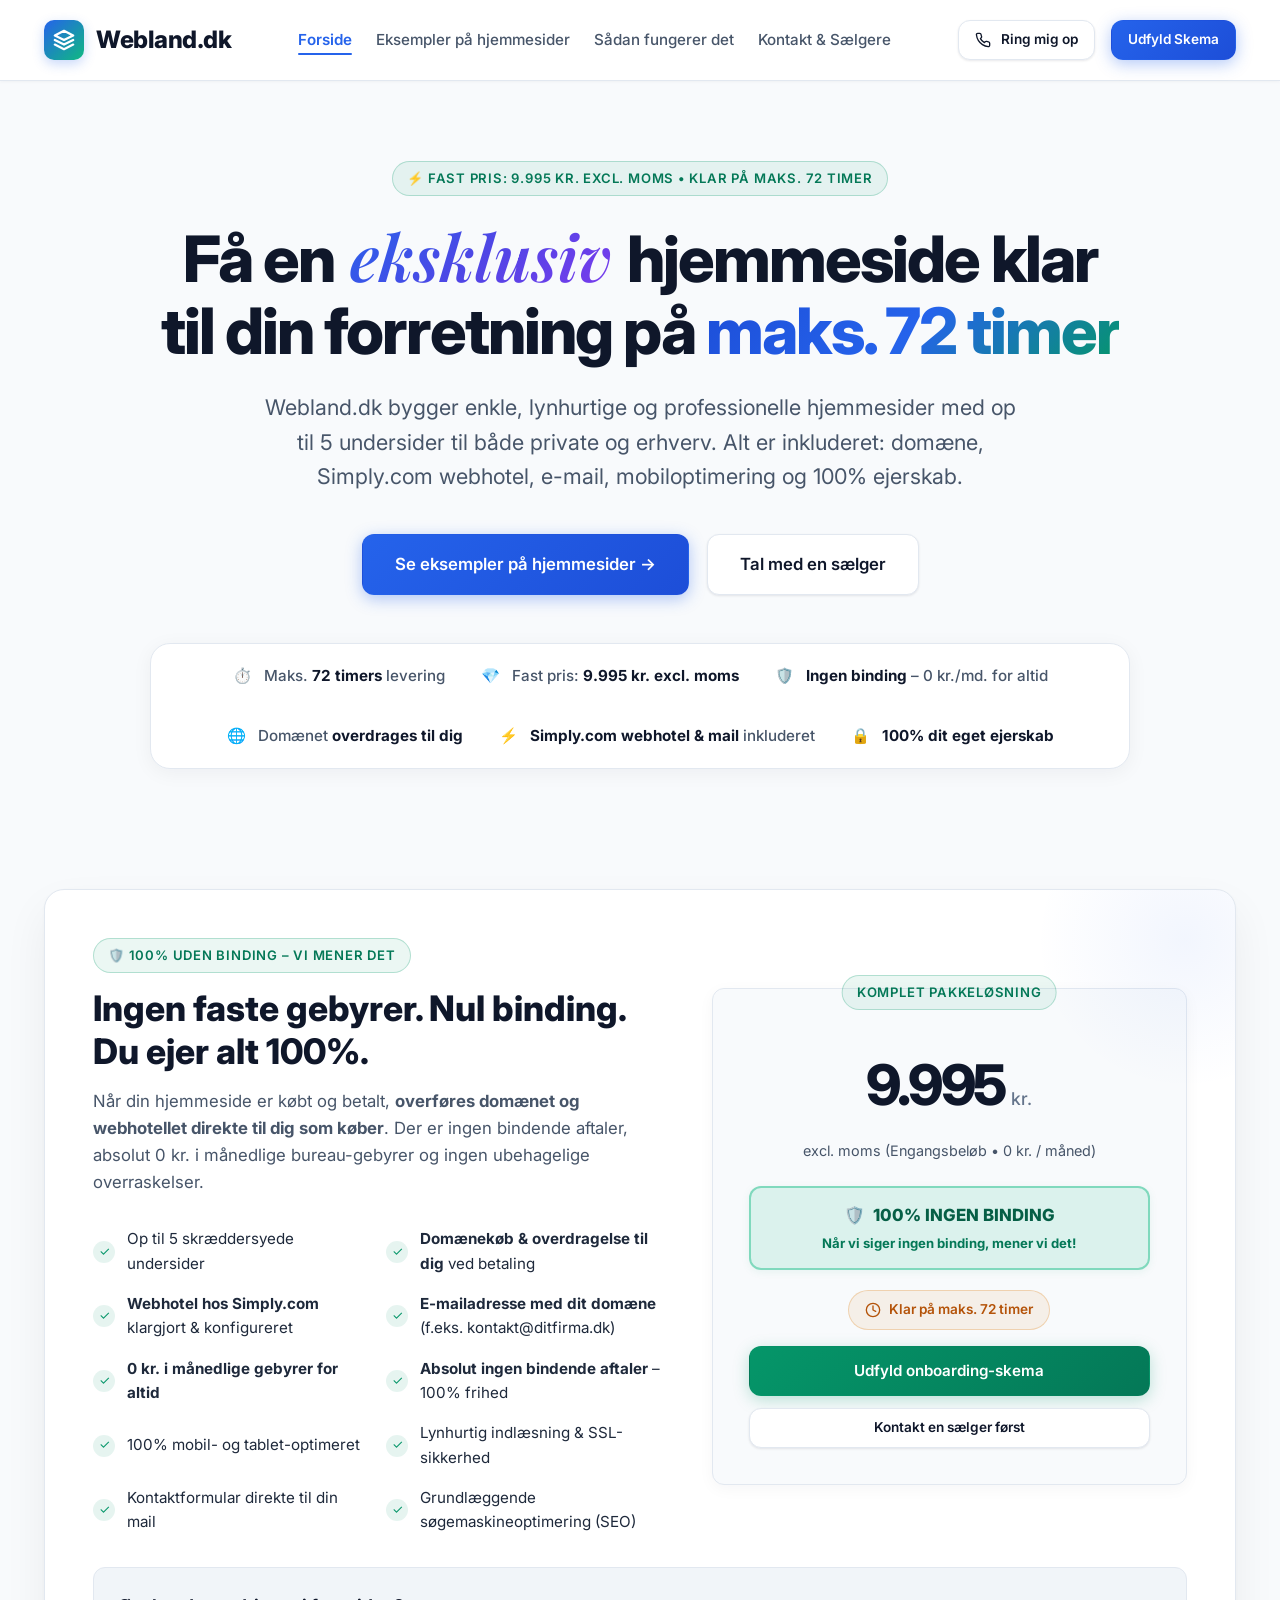
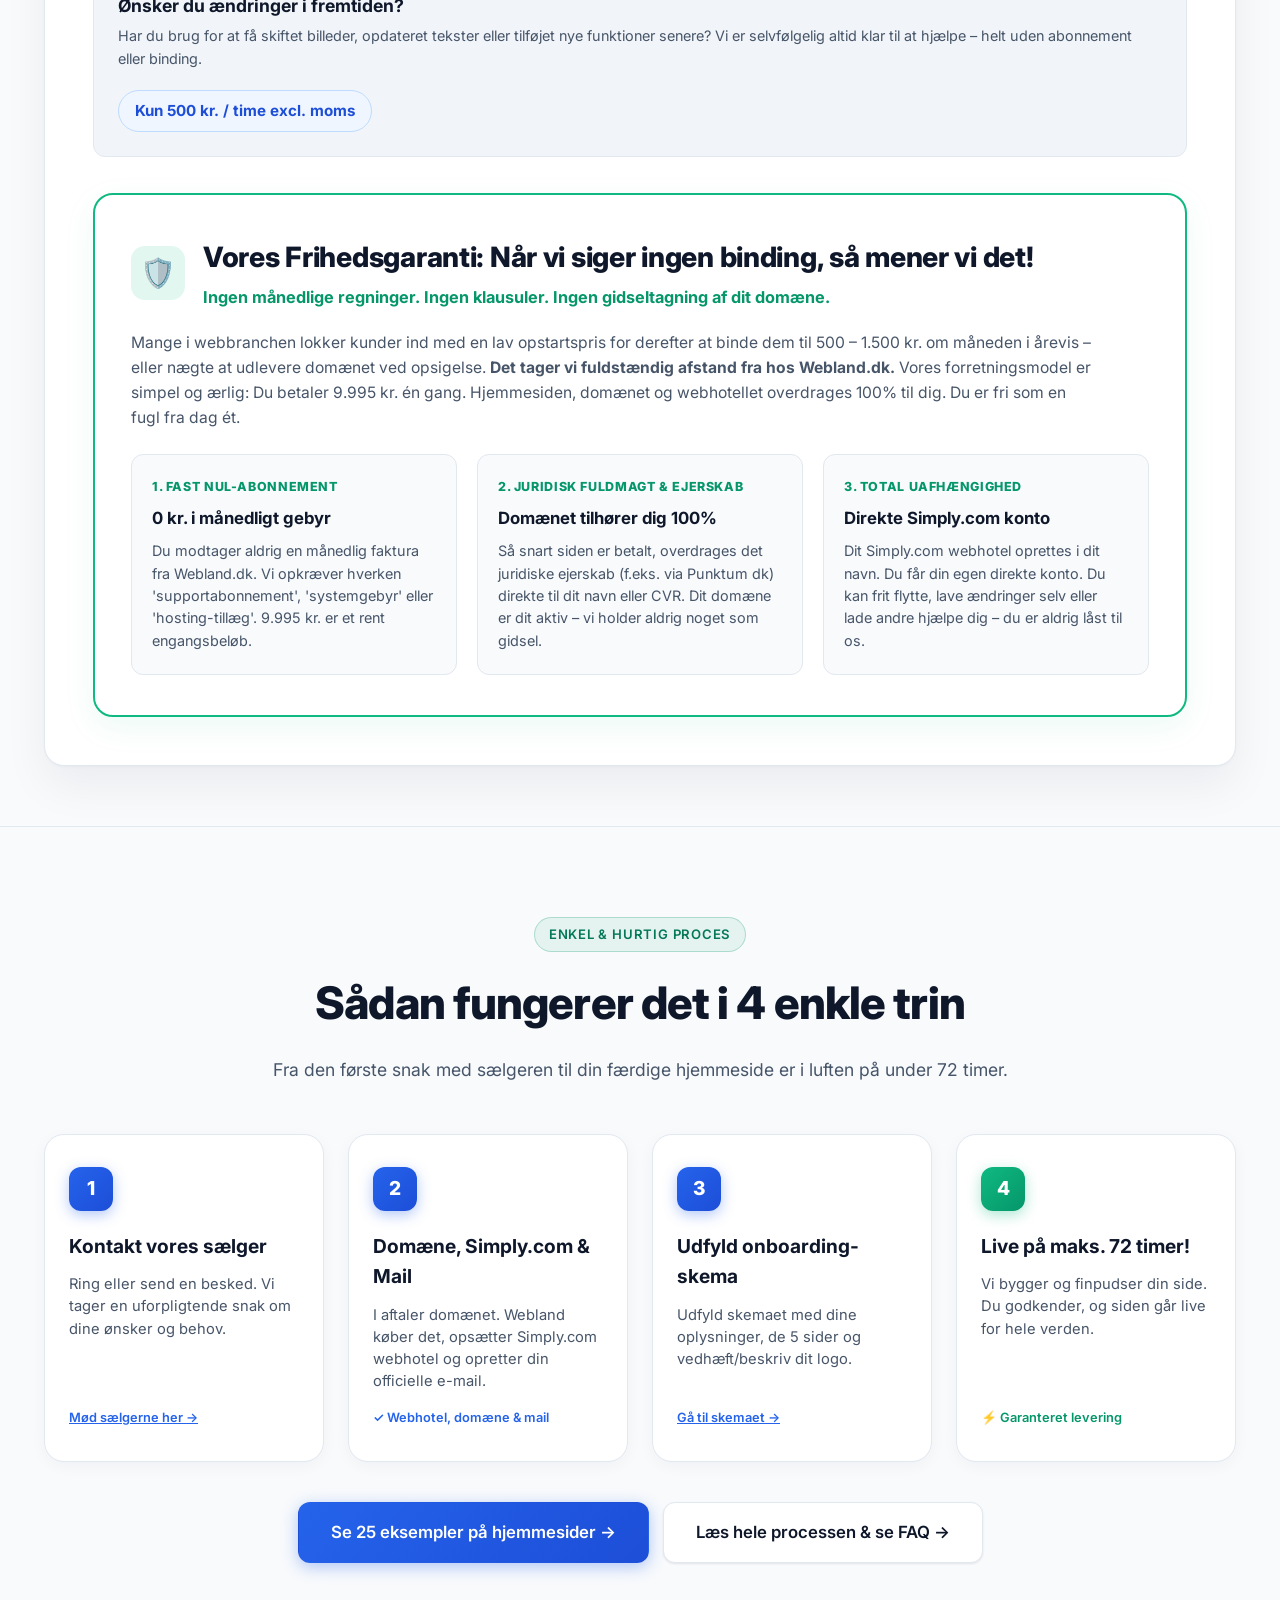
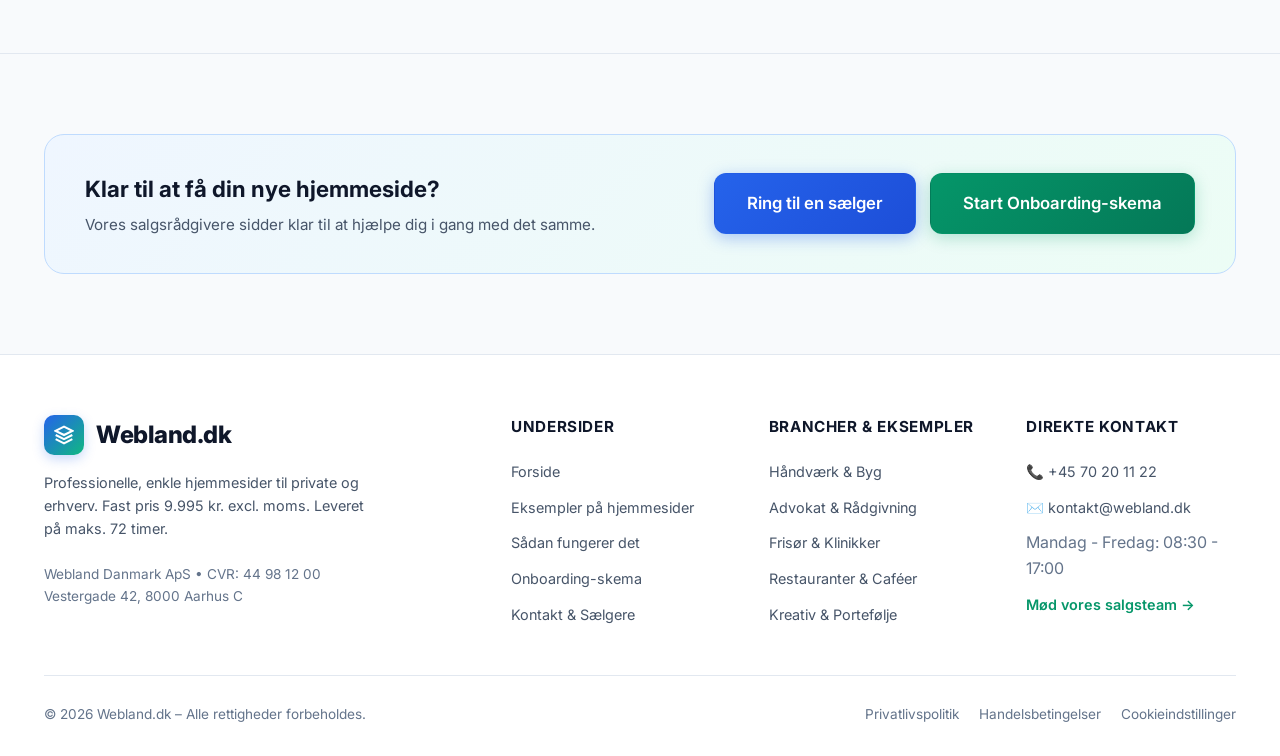
==== index.html @ 4de9f39c "feat(home): remove examples grid from frontpage and link directly to dedicated subpage" ====
<!DOCTYPE html>
<html lang="da" style="background-color: #f8fafc; color: #0f172a; color-scheme: light;">
<head>
  <meta charset="UTF-8">
  <meta name="viewport" content="width=device-width, initial-scale=1.0">
  <meta name="color-scheme" content="light">
  <title>Webland.dk | Lækre hjemmesider til private & erhverv – Fast pris 9.995 kr.</title>
  <meta name="description" content="Webland.dk bygger enkle, moderne hjemmesider med op til 5 undersider på maks. 72 timer. Fast pris: 9.995 kr. excl. moms. Inklusiv domæne, Simply.com webhotel, mail og 25 eksempler til inspiration.">
  <link rel="preconnect" href="https://fonts.googleapis.com">
  <link rel="preconnect" href="https://fonts.gstatic.com" crossorigin>
  <link href="https://fonts.googleapis.com/css2?family=Inter:wght@400;500;600;700;800&display=swap" rel="stylesheet">
  <link rel="stylesheet" href="styles.css?v=30.2">
  <meta http-equiv="Cache-Control" content="no-cache, no-store, must-revalidate">
  <meta http-equiv="Pragma" content="no-cache">
  <meta http-equiv="Expires" content="0">
  <style>
    :root {
      color-scheme: light !important;
      --color-bg: #f8fafc !important;
      --color-bg-secondary: #f1f5f9 !important;
      --color-bg-card: #ffffff !important;
      --color-bg-card-hover: #f8fafc !important;
      --color-border: #e2e8f0 !important;
      --color-text: #0f172a !important;
      --color-text-muted: #475569 !important;
      --color-text-dim: #64748b !important;
      --color-primary: #2563eb !important;
      --color-accent: #059669 !important;
    }
    html, body {
      background-color: #f8fafc !important;
      background-image: none !important;
      color: #0f172a !important;
      color-scheme: light !important;
    }
    .site-header {
      background: rgba(255, 255, 255, 0.96) !important;
      border-bottom: 1px solid #e2e8f0 !important;
    }
    .brand-logo, .brand-logo span {
      color: #0f172a !important;
    }
    .nav-links a {
      color: #475569 !important;
    }
    .nav-links a.active, .nav-links a:hover {
      color: #2563eb !important;
    }
    .site-footer {
      background-color: #ffffff !important;
      border-top: 1px solid #e2e8f0 !important;
      color: #0f172a !important;
    }
  </style>
</head>
<body style="background-color: #f8fafc !important; color: #0f172a !important;">

  <!-- ==========================================================================
       Header & Navigation
       ========================================================================== -->
  <header class="site-header">
    <div class="container nav-wrap">
      <a href="index.html?v=30.2" class="brand-logo">
        <div class="logo-icon">
          <svg width="22" height="22" viewBox="0 0 24 24" fill="none" stroke="currentColor" stroke-width="2.5" stroke-linecap="round" stroke-linejoin="round">
            <polygon points="12 2 2 7 12 12 22 7 12 2"></polygon>
            <polyline points="2 17 12 22 22 17"></polyline>
            <polyline points="2 12 12 17 22 12"></polyline>
          </svg>
        </div>
        <span>Webland<span class="logo-dot">.dk</span></span>
      </a>

      <ul class="nav-links" id="nav-links">
        <li><a href="index.html?v=30.2" class="active">Forside</a></li>
        <li><a href="eksempler.html?v=30.2">Eksempler på hjemmesider</a></li>
        <li><a href="proces.html?v=30.2">Sådan fungerer det</a></li>
        <li><a href="kontakt.html?v=30.2">Kontakt & Sælgere</a></li>
      </ul>

      <div class="nav-actions">
        <a href="kontakt.html?v=30.2" class="btn btn-outline btn-sm">
          <svg width="16" height="16" viewBox="0 0 24 24" fill="none" stroke="currentColor" stroke-width="2" stroke-linecap="round" stroke-linejoin="round">
            <path d="M22 16.92v3a2 2 0 0 1-2.18 2 19.79 19.79 0 0 1-8.63-3.07 19.5 19.5 0 0 1-6-6 19.79 19.79 0 0 1-3.07-8.67A2 2 0 0 1 4.11 2h3a2 2 0 0 1 2 1.72 12.84 12.84 0 0 0 .7 2.81 2 2 0 0 1-.45 2.11L8.09 9.91a16 16 0 0 0 6 6l1.27-1.27a2 2 0 0 1 2.11-.45 12.84 12.84 0 0 0 2.81.7A2 2 0 0 1 22 16.92z"></path>
          </svg>
          Ring mig op
        </a>
        <a href="onboarding.html?v=30.2" class="btn btn-primary btn-sm">Udfyld Skema</a>
        <button class="mobile-menu-btn" id="mobile-menu-btn" aria-label="Åbn menu">☰</button>
      </div>
    </div>
  </header>

  <main>
    <!-- ==========================================================================
         Hero Sektion
         ========================================================================== -->
    <section class="hero-section">
      <div class="container">
        <div class="hero-badge-wrap">
          <span class="badge badge-emerald">
            ⚡ Fast pris: 9.995 kr. excl. moms • Klar på maks. 72 timer
          </span>
        </div>

        <h1 class="hero-title">
          Få en <span class="hero-cursive gradient">eksklusiv</span> hjemmeside klar til din forretning på <span class="gradient-text">maks. 72 timer</span>
        </h1>

        <p class="hero-subtitle">
          Webland.dk bygger enkle, lynhurtige og professionelle hjemmesider med op til 5 undersider til både private og erhverv. Alt er inkluderet: domæne, Simply.com webhotel, e-mail, mobiloptimering og 100% ejerskab.
        </p>

        <div class="hero-cta-group">
          <a href="eksempler.html?v=30.2" class="btn btn-primary btn-lg">
            Se eksempler på hjemmesider →
          </a>
          <a href="kontakt.html?v=30.2" class="btn btn-outline btn-lg">
            Tal med en sælger
          </a>
        </div>

        <div class="hero-trust-bar">
          <div class="trust-item">
            <span class="trust-icon">⏱️</span>
            <span>Maks. <strong>72 timers</strong> levering</span>
          </div>
          <div class="trust-item">
            <span class="trust-icon">💎</span>
            <span>Fast pris: <strong>9.995 kr. excl. moms</strong></span>
          </div>
          <div class="trust-item">
            <span class="trust-icon">🛡️</span>
            <span><strong>Ingen binding</strong> – 0 kr./md. for altid</span>
          </div>
          <div class="trust-item">
            <span class="trust-icon">🌐</span>
            <span>Domænet <strong>overdrages til dig</strong></span>
          </div>
          <div class="trust-item">
            <span class="trust-icon">⚡</span>
            <span><strong>Simply.com webhotel & mail</strong> inkluderet</span>
          </div>
          <div class="trust-item">
            <span class="trust-icon">🔒</span>
            <span><strong>100% dit eget ejerskab</strong></span>
          </div>
        </div>
      </div>
    </section>

    <!-- ==========================================================================
         Hvad du får – Pakkebanner
         ========================================================================== -->
    <section class="pricing-banner-section" id="fordele">
      <div class="container">
        <div class="price-card-hero">
          <div class="price-grid">
            <div class="price-hero-content">
              <span class="badge badge-emerald" style="margin-bottom: 14px;">🛡️ 100% UDEN BINDING – VI MENER DET</span>
              <h2>Ingen faste gebyrer. Nul binding. Du ejer alt 100%.</h2>
              <p>
                Når din hjemmeside er købt og betalt, <strong>overføres domænet og webhotellet direkte til dig som køber</strong>. Der er ingen bindende aftaler, absolut 0 kr. i månedlige bureau-gebyrer og ingen ubehagelige overraskelser.
              </p>

              <ul class="price-feature-list">
                <li>
                  <span class="check-circle">✓</span>
                  <span>Op til 5 skræddersyede undersider</span>
                </li>
                <li>
                  <span class="check-circle">✓</span>
                  <span><strong>Domænekøb & overdragelse til dig</strong> ved betaling</span>
                </li>
                <li>
                  <span class="check-circle">✓</span>
                  <span><strong>Webhotel hos Simply.com</strong> klargjort & konfigureret</span>
                </li>
                <li>
                  <span class="check-circle">✓</span>
                  <span><strong>E-mailadresse med dit domæne</strong> (f.eks. kontakt@ditfirma.dk)</span>
                </li>
                <li>
                  <span class="check-circle">✓</span>
                  <span><strong>0 kr. i månedlige gebyrer for altid</strong></span>
                </li>
                <li>
                  <span class="check-circle">✓</span>
                  <span><strong>Absolut ingen bindende aftaler</strong> – 100% frihed</span>
                </li>
                <li>
                  <span class="check-circle">✓</span>
                  <span>100% mobil- og tablet-optimeret</span>
                </li>
                <li>
                  <span class="check-circle">✓</span>
                  <span>Lynhurtig indlæsning & SSL-sikkerhed</span>
                </li>
                <li>
                  <span class="check-circle">✓</span>
                  <span>Kontaktformular direkte til din mail</span>
                </li>
                <li>
                  <span class="check-circle">✓</span>
                  <span>Grundlæggende søgemaskineoptimering (SEO)</span>
                </li>
              </ul>
            </div>

            <div class="price-box-card">
              <span class="badge badge-emerald price-box-badge">Komplet Pakkeløsning</span>
              <div class="price-main">
                <span class="price-number">9.995</span>
                <span class="price-unit">kr.</span>
              </div>
              <div class="price-tax">excl. moms (Engangsbeløb • 0 kr. / måned)</div>

              <div class="no-fee-highlight-badge" style="background: rgba(16, 185, 129, 0.12); border: 2px solid rgba(16, 185, 129, 0.45); flex-direction: column; gap: 4px; padding: 14px; text-align: center;">
                <div style="display: flex; align-items: center; justify-content: center; gap: 8px; font-weight: 800; font-size: 1.05rem; color: #065f46;">
                  <span>🛡️</span> 100% INGEN BINDING
                </div>
                <div style="font-size: 0.82rem; font-weight: 700; color: #047857;">
                  Når vi siger ingen binding, mener vi det!
                </div>
              </div>

              <div class="price-timer-pill">
                <svg width="16" height="16" viewBox="0 0 24 24" fill="none" stroke="currentColor" stroke-width="2" stroke-linecap="round" stroke-linejoin="round">
                  <circle cx="12" cy="12" r="10"></circle>
                  <polyline points="12 6 12 12 16 14"></polyline>
                </svg>
                Klar på maks. 72 timer
              </div>

              <a href="onboarding.html?v=30.2" class="btn btn-emerald btn-block" style="margin-bottom: 12px;">
                Udfyld onboarding-skema
              </a>
              <a href="kontakt.html?v=30.2" class="btn btn-outline btn-block btn-sm">
                Kontakt en sælger først
              </a>
            </div>
          </div>

          <!-- Fremtidig Hjælp & Timepris Boks -->
          <div class="hourly-support-box">
            <div>
              <h4>Ønsker du ændringer i fremtiden?</h4>
              <p>
                Har du brug for at få skiftet billeder, opdateret tekster eller tilføjet nye funktioner senere? Vi er selvfølgelig altid klar til at hjælpe – helt uden abonnement eller binding.
              </p>
            </div>
            <div class="hourly-rate-pill">
              Kun 500 kr. / time excl. moms
            </div>
          </div>

          <!-- Friheds- & Tryghedsgaranti: Når vi siger ingen binding, mener vi det -->
          <div class="freedom-guarantee-card">
            <div class="freedom-guarantee-header">
              <div class="freedom-guarantee-icon">🛡️</div>
              <div class="freedom-guarantee-title-wrap">
                <h3>Vores Frihedsgaranti: Når vi siger ingen binding, så mener vi det!</h3>
                <p>Ingen månedlige regninger. Ingen klausuler. Ingen gidseltagning af dit domæne.</p>
              </div>
            </div>

            <p style="color: var(--color-text-muted); font-size: 0.98rem; line-height: 1.6; max-width: 960px; margin-bottom: 0;">
              Mange i webbranchen lokker kunder ind med en lav opstartspris for derefter at binde dem til 500 – 1.500 kr. om måneden i årevis – eller nægte at udlevere domænet ved opsigelse. <strong>Det tager vi fuldstændig afstand fra hos Webland.dk.</strong> Vores forretningsmodel er simpel og ærlig: Du betaler 9.995 kr. én gang. Hjemmesiden, domænet og webhotellet overdrages 100% til dig. Du er fri som en fugl fra dag ét.
            </p>

            <div class="freedom-pillars-grid">
              <div class="freedom-pillar">
                <span class="freedom-pillar-badge">1. Fast Nul-Abonnement</span>
                <h4>0 kr. i månedligt gebyr</h4>
                <p>Du modtager aldrig en månedlig faktura fra Webland.dk. Vi opkræver hverken 'supportabonnement', 'systemgebyr' eller 'hosting-tillæg'. 9.995 kr. er et rent engangsbeløb.</p>
              </div>

              <div class="freedom-pillar">
                <span class="freedom-pillar-badge">2. Juridisk Fuldmagt & Ejerskab</span>
                <h4>Domænet tilhører dig 100%</h4>
                <p>Så snart siden er betalt, overdrages det juridiske ejerskab (f.eks. via Punktum dk) direkte til dit navn eller CVR. Dit domæne er dit aktiv – vi holder aldrig noget som gidsel.</p>
              </div>

              <div class="freedom-pillar">
                <span class="freedom-pillar-badge">3. Total Uafhængighed</span>
                <h4>Direkte Simply.com konto</h4>
                <p>Dit Simply.com webhotel oprettes i dit navn. Du får din egen direkte konto. Du kan frit flytte, lave ændringer selv eller lade andre hjælpe dig – du er aldrig låst til os.</p>
              </div>
            </div>
          </div>
        </div>
      </div>
    </section>


    <!-- ==========================================================================
         Teaser: 4-Trins Købsproces
         ========================================================================== -->
    <section class="process-section">
      <div class="container">
        <div class="section-header">
          <span class="badge badge-emerald">Enkel & Hurtig Proces</span>
          <h2>Sådan fungerer det i 4 enkle trin</h2>
          <p>
            Fra den første snak med sælgeren til din færdige hjemmeside er i luften på under 72 timer.
          </p>
        </div>

        <div class="process-steps-grid">
          <div class="process-step-card">
            <div class="step-number-badge">1</div>
            <h3 class="step-title">Kontakt vores sælger</h3>
            <p class="step-desc">
              Ring eller send en besked. Vi tager en uforpligtende snak om dine ønsker og behov.
            </p>
            <span class="step-tag"><a href="kontakt.html?v=30.2" style="color: inherit; text-decoration: underline;">Mød sælgerne her →</a></span>
          </div>

          <div class="process-step-card">
            <div class="step-number-badge">2</div>
            <h3 class="step-title">Domæne, Simply.com & Mail</h3>
            <p class="step-desc">
              I aftaler domænet. Webland køber det, opsætter Simply.com webhotel og opretter din officielle e-mail.
            </p>
            <span class="step-tag">✓ Webhotel, domæne & mail</span>
          </div>

          <div class="process-step-card">
            <div class="step-number-badge">3</div>
            <h3 class="step-title">Udfyld onboarding-skema</h3>
            <p class="step-desc">
              Udfyld skemaet med dine oplysninger, de 5 sider og vedhæft/beskriv dit logo.
            </p>
            <span class="step-tag"><a href="onboarding.html?v=30.2" style="color: inherit; text-decoration: underline;">Gå til skemaet →</a></span>
          </div>

          <div class="process-step-card step-card-success">
            <div class="step-number-badge">4</div>
            <h3 class="step-title">Live på maks. 72 timer!</h3>
            <p class="step-desc">
              Vi bygger og finpudser din side. Du godkender, og siden går live for hele verden.
            </p>
            <span class="step-tag" style="color: #059669; font-weight: 600;">⚡ Garanteret levering</span>
          </div>
        </div>

        <div style="text-align: center; margin-top: 40px; display: flex; justify-content: center; gap: 14px; flex-wrap: wrap;">
          <a href="eksempler.html?v=30.2" class="btn btn-primary btn-lg">
            Se 25 eksempler på hjemmesider →
          </a>
          <a href="proces.html?v=30.2" class="btn btn-outline btn-lg">
            Læs hele processen & se FAQ →
          </a>
        </div>
      </div>
    </section>

    <!-- ==========================================================================
         Call to Action: Kontakt Sælger
         ========================================================================== -->
    <section style="padding: 80px 0;">
      <div class="container">
        <div class="callback-box">
          <div class="callback-text">
            <h3>Klar til at få din nye hjemmeside?</h3>
            <p>Vores salgsrådgivere sidder klar til at hjælpe dig i gang med det samme.</p>
          </div>

          <div style="display: flex; gap: 14px; flex-wrap: wrap;">
            <a href="kontakt.html?v=30.2" class="btn btn-primary btn-lg">
              Ring til en sælger
            </a>
            <a href="onboarding.html?v=30.2" class="btn btn-emerald btn-lg">
              Start Onboarding-skema
            </a>
          </div>
        </div>
      </div>
    </section>
  </main>

  <!-- ==========================================================================
       Footer
       ========================================================================== -->
  <footer class="site-footer">
    <div class="container">
      <div class="footer-grid">
        <div class="footer-brand">
          <a href="index.html?v=30.2" class="brand-logo" style="margin-bottom: 8px;">
            <div class="logo-icon">
              <svg width="20" height="20" viewBox="0 0 24 24" fill="none" stroke="currentColor" stroke-width="2.5">
                <polygon points="12 2 2 7 12 12 22 7 12 2"></polygon>
                <polyline points="2 17 12 22 22 17"></polyline>
                <polyline points="2 12 12 17 22 12"></polyline>
              </svg>
            </div>
            <span>Webland<span class="logo-dot">.dk</span></span>
          </a>
          <p>
            Professionelle, enkle hjemmesider til private og erhverv. Fast pris 9.995 kr. excl. moms. Leveret på maks. 72 timer.
          </p>
          <div style="font-size: 0.85rem; color: var(--color-text-dim);">
            Webland Danmark ApS • CVR: 44 98 12 00<br>
            Vestergade 42, 8000 Aarhus C
          </div>
        </div>

        <div class="footer-col">
          <h4>Undersider</h4>
          <ul class="footer-links">
            <li><a href="index.html?v=30.2">Forside</a></li>
            <li><a href="eksempler.html?v=30.2">Eksempler på hjemmesider</a></li>
            <li><a href="proces.html?v=30.2">Sådan fungerer det</a></li>
            <li><a href="onboarding.html?v=30.2">Onboarding-skema</a></li>
            <li><a href="kontakt.html?v=30.2">Kontakt & Sælgere</a></li>
          </ul>
        </div>

        <div class="footer-col">
          <h4>Brancher & Eksempler</h4>
          <ul class="footer-links">
            <li><a href="eksempler.html?v=30.2">Håndværk & Byg</a></li>
            <li><a href="eksempler.html?v=30.2">Advokat & Rådgivning</a></li>
            <li><a href="eksempler.html?v=30.2">Frisør & Klinikker</a></li>
            <li><a href="eksempler.html?v=30.2">Restauranter & Caféer</a></li>
            <li><a href="eksempler.html?v=30.2">Kreativ & Portefølje</a></li>
          </ul>
        </div>

        <div class="footer-col">
          <h4>Direkte Kontakt</h4>
          <ul class="footer-links">
            <li><a href="tel:+4570201122">📞 +45 70 20 11 22</a></li>
            <li><a href="mailto:kontakt@webland.dk">✉️ kontakt@webland.dk</a></li>
            <li><span style="color: var(--color-text-dim);">Mandag - Fredag: 08:30 - 17:00</span></li>
            <li><a href="kontakt.html?v=30.2" style="color: #059669; font-weight: 600;">Mød vores salgsteam →</a></li>
          </ul>
        </div>
      </div>

      <div class="footer-bottom">
        <div>© 2026 Webland.dk – Alle rettigheder forbeholdes.</div>
        <div style="display: flex; gap: 20px;">
          <a href="#">Privatlivspolitik</a>
          <a href="#">Handelsbetingelser</a>
          <a href="#">Cookieindstillinger</a>
        </div>
      </div>
    </div>
  </footer>
  <div class="toast-container" id="toast-container"></div>
  <script src="app.js?v=30.2"></script>
</body>
</html>
---- styles.css ----
/* ==========================================================================
   Webland.dk – Design System & Stylesheet
   Moderne, skandinavisk, ultra-responsivt og konverterende design
   ========================================================================== */

@import url('https://fonts.googleapis.com/css2?family=Cormorant+Garamond:ital,wght@1,500;1,600;1,700&family=Playfair+Display:ital,wght@0,600;1,400;1,600;1,700&family=Plus+Jakarta+Sans:wght@400;500;600;700;800&display=swap');

:root {
  --font-sans: 'Inter', -apple-system, BlinkMacSystemFont, 'Segoe UI', Roboto, Helvetica, Arial, sans-serif;
  --font-serif-italic: 'Playfair Display', Georgia, serif;
  --font-luxury-script: 'Cormorant Garamond', Georgia, serif;
  --color-bg: #f8fafc;
  --color-bg-secondary: #f1f5f9;
  --color-bg-card: #ffffff;
  --color-bg-card-hover: #f8fafc;
  --color-border: #e2e8f0;
  --color-border-focus: #3b82f6;
  
  --color-text: #0f172a;
  --color-text-muted: #475569;
  --color-text-dim: #64748b;
  
  --color-primary: #2563eb;
  --color-primary-hover: #1d4ed8;
  --color-primary-glow: rgba(37, 99, 235, 0.15);
  
  --color-accent: #059669; /* Emerald */
  --color-accent-glow: rgba(5, 150, 105, 0.15);
  --color-orange: #d97706;
  --color-purple: #7c3aed;
  
  --radius-sm: 8px;
  --radius-md: 12px;
  --radius-lg: 20px;
  --radius-full: 9999px;
  
  --shadow-sm: 0 1px 3px rgba(15, 23, 42, 0.06), 0 1px 2px rgba(15, 23, 42, 0.04);
  --shadow-md: 0 4px 16px -2px rgba(15, 23, 42, 0.07), 0 2px 6px -2px rgba(15, 23, 42, 0.04);
  --shadow-lg: 0 12px 32px -4px rgba(15, 23, 42, 0.09), 0 4px 12px -2px rgba(15, 23, 42, 0.04);
  --shadow-glow: 0 10px 30px rgba(37, 99, 235, 0.12);
  
  --transition-fast: 0.2s cubic-bezier(0.4, 0, 0.2, 1);
  --transition-smooth: 0.35s cubic-bezier(0.4, 0, 0.2, 1);
}

/* Reset & Base Setup */
*, *::before, *::after {
  box-sizing: border-box;
  margin: 0;
  padding: 0;
}

html {
  scroll-behavior: smooth;
  font-size: 16px;
  color-scheme: light;
}

body {
  background-color: var(--color-bg);
  color: var(--color-text);
  font-family: var(--font-sans);
  line-height: 1.6;
  overflow-x: hidden;
  -webkit-font-smoothing: antialiased;
  -moz-osx-font-smoothing: grayscale;
  background-image: 
    radial-gradient(circle at 15% 10%, rgba(37, 99, 235, 0.04) 0%, transparent 45%),
    radial-gradient(circle at 85% 50%, rgba(16, 185, 129, 0.04) 0%, transparent 45%),
    radial-gradient(circle at 50% 90%, rgba(124, 58, 237, 0.03) 0%, transparent 50%);
  background-attachment: fixed;
}

a {
  color: inherit;
  text-decoration: none;
}

img {
  max-width: 100%;
  height: auto;
  display: block;
}

button, input, select, textarea {
  font: inherit;
  color: inherit;
}

.container {
  width: 100%;
  max-width: 1240px;
  margin-left: auto;
  margin-right: auto;
  padding-left: 24px;
  padding-right: 24px;
}

/* Typography Helpers */
.gradient-text {
  background: linear-gradient(135deg, #1d4ed8 0%, #2563eb 50%, #059669 100%);
  -webkit-background-clip: text;
  -webkit-text-fill-color: transparent;
  display: inline-block;
}

.badge {
  display: inline-flex;
  align-items: center;
  gap: 8px;
  padding: 6px 14px;
  font-size: 0.82rem;
  font-weight: 600;
  text-transform: uppercase;
  letter-spacing: 0.06em;
  border-radius: var(--radius-full);
  background: rgba(37, 99, 235, 0.08);
  color: #1d4ed8;
  border: 1px solid rgba(37, 99, 235, 0.2);
}

.badge-emerald {
  background: rgba(5, 150, 105, 0.08);
  color: #047857;
  border-color: rgba(5, 150, 105, 0.25);
}

.badge-amber {
  background: rgba(217, 119, 6, 0.08);
  color: #b45309;
  border-color: rgba(217, 119, 6, 0.25);
}

/* ==========================================================================
   Header & Navigation
   ========================================================================== */
.site-header {
  position: sticky;
  top: 0;
  z-index: 100;
  backdrop-filter: blur(16px);
  -webkit-backdrop-filter: blur(16px);
  background: rgba(255, 255, 255, 0.92);
  border-bottom: 1px solid var(--color-border);
  box-shadow: 0 1px 3px rgba(15, 23, 42, 0.04);
  transition: var(--transition-fast);
}

.nav-wrap {
  display: flex;
  align-items: center;
  justify-content: space-between;
  gap: 32px;
  height: 80px;
}

.brand-logo {
  display: flex;
  align-items: center;
  gap: 12px;
  font-weight: 800;
  font-size: 1.5rem;
  letter-spacing: -0.02em;
  flex-shrink: 0;
  color: #0f172a;
}

.logo-icon {
  width: 40px;
  height: 40px;
  border-radius: 10px;
  background: linear-gradient(135deg, #2563eb, #10b981);
  display: flex;
  align-items: center;
  justify-content: center;
  color: #ffffff;
  box-shadow: 0 4px 12px rgba(37, 99, 235, 0.25);
}

.logo-dot {
  color: #10b981;
}

.nav-links {
  display: flex;
  align-items: center;
  gap: 24px;
  list-style: none;
}

.nav-links a {
  font-size: 0.95rem;
  font-weight: 500;
  color: var(--color-text-muted);
  transition: var(--transition-fast);
  white-space: nowrap;
}

.nav-links a:hover {
  color: #0f172a;
}

.nav-links a.active {
  color: #2563eb;
  font-weight: 600;
  position: relative;
}

.nav-links a.active::after {
  content: '';
  position: absolute;
  bottom: -6px;
  left: 0;
  right: 0;
  height: 2px;
  background: #2563eb;
  border-radius: 2px;
}

/* Subpage Hero Header */
.page-hero {
  padding: 60px 0 40px;
  text-align: center;
  border-bottom: 1px solid var(--color-border);
  background: radial-gradient(circle at 50% 0%, rgba(37, 99, 235, 0.05) 0%, transparent 60%);
}

.page-hero h1 {
  font-size: clamp(2rem, 3.5vw, 3rem);
  font-weight: 800;
  letter-spacing: -0.02em;
  margin-bottom: 16px;
}

.page-hero p {
  color: var(--color-text-muted);
  font-size: 1.1rem;
  max-width: 680px;
  margin: 0 auto;
}

.nav-actions {
  display: flex;
  align-items: center;
  gap: 16px;
}

.btn {
  display: inline-flex;
  align-items: center;
  justify-content: center;
  gap: 10px;
  padding: 12px 24px;
  border-radius: var(--radius-md);
  font-weight: 600;
  font-size: 0.95rem;
  cursor: pointer;
  transition: var(--transition-smooth);
  border: 1px solid transparent;
}

.btn-primary {
  background: linear-gradient(135deg, #2563eb, #1d4ed8);
  color: #ffffff;
  box-shadow: 0 4px 16px rgba(37, 99, 235, 0.35);
}

.btn-primary:hover {
  background: linear-gradient(135deg, #3b82f6, #2563eb);
  transform: translateY(-2px);
  box-shadow: 0 8px 24px rgba(37, 99, 235, 0.5);
}

.btn-emerald {
  background: linear-gradient(135deg, #059669, #047857);
  color: #ffffff;
  box-shadow: 0 4px 16px rgba(5, 150, 105, 0.25);
}

.btn-emerald:hover {
  background: linear-gradient(135deg, #10b981, #059669);
  transform: translateY(-2px);
  box-shadow: 0 8px 24px rgba(5, 150, 105, 0.35);
}

.btn-outline {
  background: #ffffff;
  border-color: var(--color-border);
  color: var(--color-text);
  box-shadow: var(--shadow-sm);
}

.btn-outline:hover {
  background: #f8fafc;
  border-color: #cbd5e1;
  color: #0f172a;
}

.btn-sm {
  padding: 8px 16px;
  font-size: 0.85rem;
}

.btn-lg {
  padding: 16px 32px;
  font-size: 1.05rem;
}

.btn-block {
  width: 100%;
}

.mobile-menu-btn {
  display: none;
  background: none;
  border: none;
  color: var(--color-text);
  font-size: 1.5rem;
  cursor: pointer;
}

/* ==========================================================================
   Hero Sektion
   ========================================================================== */
.hero-section {
  padding: 80px 0 60px;
  position: relative;
  text-align: center;
}

.hero-badge-wrap {
  margin-bottom: 24px;
}

.hero-title {
  font-size: clamp(2.5rem, 5vw, 4.2rem);
  font-weight: 800;
  line-height: 1.12;
  letter-spacing: -0.03em;
  max-width: 960px;
  margin: 0 auto 24px;
  color: #0f172a;
}

.hero-cursive, .font-cursive-luxury {
  font-family: var(--font-serif-italic);
  font-style: italic;
  font-weight: 600;
  letter-spacing: normal;
  padding: 0 4px;
}

.hero-cursive.gradient {
  background: linear-gradient(135deg, #2563eb 0%, #4f46e5 50%, #7c3aed 100%);
  -webkit-background-clip: text;
  -webkit-text-fill-color: transparent;
}

.hero-cursive.gold {
  background: linear-gradient(135deg, #d97706 0%, #b45309 50%, #92400e 100%);
  -webkit-background-clip: text;
  -webkit-text-fill-color: transparent;
}

.fancy-script {
  font-family: var(--font-luxury-script);
  font-style: italic;
  font-weight: 600;
}

.hero-subtitle {
  font-size: clamp(1.1rem, 2vw, 1.35rem);
  color: var(--color-text-muted);
  max-width: 760px;
  margin: 0 auto 40px;
  line-height: 1.6;
}

.hero-cta-group {
  display: flex;
  align-items: center;
  justify-content: center;
  gap: 18px;
  flex-wrap: wrap;
  margin-bottom: 48px;
}

.hero-trust-bar {
  display: flex;
  align-items: center;
  justify-content: center;
  gap: 36px;
  flex-wrap: wrap;
  padding: 20px;
  background: #ffffff;
  backdrop-filter: blur(8px);
  border: 1px solid var(--color-border);
  border-radius: var(--radius-lg);
  max-width: 980px;
  margin: 0 auto;
  box-shadow: 0 4px 20px rgba(15, 23, 42, 0.05);
}

.trust-item {
  display: flex;
  align-items: center;
  gap: 12px;
  font-size: 0.95rem;
  font-weight: 500;
  color: var(--color-text-muted);
}

.trust-item strong {
  color: #0f172a;
}

.trust-icon {
  color: #059669;
  display: flex;
}

/* ==========================================================================
   Pris & Nøglefordele Banner (9.995 kr. excl. moms + 72 timer)
   ========================================================================== */
.pricing-banner-section {
  padding: 60px 0;
}

.price-card-hero {
  background: #ffffff;
  border: 1px solid var(--color-border);
  border-radius: var(--radius-lg);
  padding: 48px;
  position: relative;
  overflow: hidden;
  box-shadow: 0 20px 45px rgba(15, 23, 42, 0.06), 0 1px 3px rgba(15, 23, 42, 0.03);
}

.price-card-hero::after {
  content: '';
  position: absolute;
  top: -100px;
  right: -100px;
  width: 300px;
  height: 300px;
  background: radial-gradient(circle, rgba(37, 99, 235, 0.06) 0%, transparent 70%);
  border-radius: 50%;
  pointer-events: none;
}

.price-grid {
  display: grid;
  grid-template-columns: 1.2fr 1fr;
  gap: 48px;
  align-items: center;
}

.price-hero-content h2 {
  font-size: 2.2rem;
  font-weight: 800;
  line-height: 1.2;
  margin-bottom: 16px;
  color: #0f172a;
}

.price-hero-content p {
  color: var(--color-text-muted);
  font-size: 1.05rem;
  margin-bottom: 32px;
}

.price-feature-list {
  list-style: none;
  display: grid;
  grid-template-columns: 1fr 1fr;
  gap: 16px;
}

.price-feature-list li {
  display: flex;
  align-items: center;
  gap: 12px;
  font-size: 0.95rem;
  color: #1e293b;
}

.check-circle {
  width: 22px;
  height: 22px;
  border-radius: 50%;
  background: rgba(5, 150, 105, 0.1);
  color: #059669;
  display: flex;
  align-items: center;
  justify-content: center;
  flex-shrink: 0;
  font-size: 0.8rem;
}

.price-box-card {
  background: #f8fafc;
  border: 1.5px solid #e2e8f0;
  border-radius: var(--radius-md);
  padding: 36px;
  text-align: center;
  box-shadow: 0 4px 16px rgba(15, 23, 42, 0.04);
  position: relative;
}

.price-box-badge {
  position: absolute;
  top: -14px;
  left: 50%;
  transform: translateX(-50%);
  white-space: nowrap;
}

.price-main {
  display: flex;
  align-items: baseline;
  justify-content: center;
  gap: 6px;
  margin: 16px 0 8px;
}

.price-number {
  font-size: 3.5rem;
  font-weight: 800;
  letter-spacing: -0.04em;
  color: #0f172a;
}

.price-unit {
  font-size: 1.1rem;
  color: var(--color-text-dim);
  font-weight: 500;
}

.price-tax {
  font-size: 0.9rem;
  color: var(--color-text-muted);
  margin-bottom: 24px;
}

.price-timer-pill {
  background: rgba(217, 119, 6, 0.08);
  border: 1px solid rgba(217, 119, 6, 0.25);
  color: #b45309;
  border-radius: var(--radius-full);
  padding: 8px 16px;
  font-size: 0.85rem;
  font-weight: 600;
  display: inline-flex;
  align-items: center;
  gap: 8px;
  margin-bottom: 16px;
}

/* Nul månedlige gebyrer og 500 kr./time support boks */
.no-fee-highlight-badge {
  background: rgba(5, 150, 105, 0.08);
  border: 1px solid rgba(5, 150, 105, 0.25);
  color: #065f46;
  border-radius: var(--radius-md);
  padding: 12px 18px;
  font-size: 0.95rem;
  font-weight: 700;
  display: flex;
  align-items: center;
  justify-content: center;
  gap: 10px;
  margin-bottom: 20px;
  box-shadow: 0 2px 8px rgba(5, 150, 105, 0.08);
}

.hourly-support-box {
  background: #f1f5f9;
  border: 1px solid var(--color-border);
  border-radius: var(--radius-md);
  padding: 24px;
  margin-top: 32px;
  display: flex;
  align-items: center;
  justify-content: space-between;
  gap: 20px;
  flex-wrap: wrap;
}

.hourly-support-box h4 {
  font-size: 1.1rem;
  font-weight: 700;
  color: #0f172a;
  margin-bottom: 4px;
}

.hourly-support-box p {
  color: var(--color-text-muted);
  font-size: 0.9rem;
  margin: 0;
}

.hourly-rate-pill {
  background: #eff6ff;
  border: 1px solid #bfdbfe;
  color: #1d4ed8;
  padding: 8px 16px;
  border-radius: var(--radius-full);
  font-weight: 700;
  font-size: 0.95rem;
  white-space: nowrap;
}

/* ==========================================================================
   Friheds- & Tryghedsgaranti (Når vi siger ingen binding, mener vi det)
   ========================================================================== */
.freedom-guarantee-card {
  background: #ffffff;
  border: 2px solid #10b981;
  border-radius: var(--radius-lg);
  padding: 40px 36px;
  position: relative;
  box-shadow: 0 10px 32px rgba(16, 185, 129, 0.08);
  margin-top: 36px;
}

.freedom-guarantee-header {
  display: flex;
  align-items: center;
  gap: 18px;
  margin-bottom: 20px;
}

.freedom-guarantee-icon {
  width: 54px;
  height: 54px;
  border-radius: 14px;
  background: rgba(16, 185, 129, 0.12);
  color: #059669;
  display: flex;
  align-items: center;
  justify-content: center;
  font-size: 1.8rem;
  flex-shrink: 0;
}

.freedom-guarantee-title-wrap h3 {
  font-size: clamp(1.3rem, 2.4vw, 1.75rem);
  font-weight: 800;
  color: #0f172a;
  margin-bottom: 4px;
  letter-spacing: -0.01em;
}

.freedom-guarantee-title-wrap p {
  color: #059669;
  font-weight: 700;
  font-size: 1.02rem;
  margin: 0;
}

.freedom-pillars-grid {
  display: grid;
  grid-template-columns: repeat(3, 1fr);
  gap: 20px;
  margin-top: 24px;
}

.freedom-pillar {
  background: #f8fafc;
  border: 1px solid var(--color-border);
  border-radius: var(--radius-md);
  padding: 22px 20px;
}

.freedom-pillar-badge {
  font-size: 0.78rem;
  font-weight: 800;
  text-transform: uppercase;
  letter-spacing: 0.05em;
  color: #059669;
  margin-bottom: 8px;
  display: block;
}

.freedom-pillar h4 {
  font-size: 1.05rem;
  font-weight: 700;
  color: #0f172a;
  margin-bottom: 8px;
}

.freedom-pillar p {
  font-size: 0.9rem;
  color: var(--color-text-muted);
  line-height: 1.55;
  margin: 0;
}

@media (max-width: 900px) {
  .freedom-pillars-grid {
    grid-template-columns: 1fr;
    gap: 16px;
  }
  .freedom-guarantee-card {
    padding: 28px 20px;
  }
}

@media (max-width: 600px) {
  .freedom-guarantee-header {
    flex-direction: column;
    align-items: flex-start;
    gap: 12px;
  }
}

/* ==========================================================================
   Templates Section (15 Eksempler på hjemmesider vi kan bygge)
   ========================================================================== */
.templates-section {
  padding: 90px 0;
  position: relative;
}

.section-header {
  text-align: center;
  max-width: 760px;
  margin: 0 auto 50px;
}

.section-header .badge {
  margin-bottom: 16px;
}

.section-header h2 {
  font-size: clamp(2rem, 3.5vw, 2.8rem);
  font-weight: 800;
  letter-spacing: -0.02em;
  margin-bottom: 16px;
}

.section-header p {
  color: var(--color-text-muted);
  font-size: 1.1rem;
}

/* Filter Bar */
.filter-tabs {
  display: flex;
  align-items: center;
  justify-content: center;
  gap: 10px;
  flex-wrap: wrap;
  margin-bottom: 40px;
}

.filter-btn {
  background: #ffffff;
  border: 1px solid var(--color-border);
  color: var(--color-text-muted);
  padding: 10px 20px;
  border-radius: var(--radius-full);
  font-size: 0.9rem;
  font-weight: 600;
  cursor: pointer;
  box-shadow: var(--shadow-sm);
  transition: var(--transition-fast);
}

.filter-btn:hover {
  background: #f8fafc;
  color: #0f172a;
  border-color: #cbd5e1;
}

.filter-btn.active {
  background: var(--color-primary);
  color: #ffffff;
  border-color: var(--color-primary);
  box-shadow: 0 4px 14px rgba(37, 99, 235, 0.3);
}

/* Templates Grid */
.templates-grid {
  display: grid;
  grid-template-columns: repeat(auto-fill, minmax(360px, 1fr));
  gap: 28px;
}

.template-card {
  background: #ffffff;
  border: 1px solid var(--color-border);
  border-radius: var(--radius-lg);
  overflow: hidden;
  display: flex;
  flex-direction: column;
  transition: var(--transition-smooth);
  position: relative;
  box-shadow: 0 2px 8px rgba(15, 23, 42, 0.04);
}

.template-card:hover {
  transform: translateY(-4px);
  border-color: #cbd5e1;
  box-shadow: 0 16px 32px rgba(15, 23, 42, 0.08);
}

/* Browser Mockup Visual Preview */
.mockup-preview {
  background: #f8fafc;
  border-bottom: 1px solid var(--color-border);
  position: relative;
  overflow: hidden;
  height: 220px;
  display: flex;
  flex-direction: column;
  cursor: pointer;
}

.mockup-bar {
  display: flex;
  align-items: center;
  gap: 6px;
  padding: 10px 14px;
  background: #f1f5f9;
  border-bottom: 1px solid #e2e8f0;
  z-index: 2;
}

.mockup-dot {
  width: 9px;
  height: 9px;
  border-radius: 50%;
  background: #cbd5e1;
}

.mockup-dot:nth-child(1) { background: #ef4444; }
.mockup-dot:nth-child(2) { background: #f59e0b; }
.mockup-dot:nth-child(3) { background: #10b981; }

.mockup-url {
  background: #ffffff;
  border: 1px solid #e2e8f0;
  border-radius: 4px;
  font-size: 0.68rem;
  color: var(--color-text-dim);
  padding: 3px 10px;
  margin-left: 8px;
  max-width: 170px;
  overflow: hidden;
  white-space: nowrap;
  text-overflow: ellipsis;
}

.mockup-preview-hint {
  margin-left: auto;
  font-size: 0.72rem;
  font-weight: 600;
  color: #2563eb;
  display: flex;
  align-items: center;
  gap: 4px;
  transition: color 0.2s;
}

.mockup-preview:hover .mockup-preview-hint {
  color: #1d4ed8;
}

.mockup-img-container {
  flex: 1;
  position: relative;
  overflow: hidden;
  background: #f8fafc;
}

.mockup-card-img {
  width: 100%;
  height: 100%;
  object-fit: cover;
  object-position: top center;
  transition: transform 0.35s ease, filter 0.35s ease;
  display: block;
}

.mockup-preview:hover .mockup-card-img {
  transform: scale(1.04);
}

.mockup-overlay-badge {
  position: absolute;
  inset: 0;
  background: rgba(15, 23, 42, 0.35);
  backdrop-filter: blur(2px);
  display: flex;
  align-items: center;
  justify-content: center;
  opacity: 0;
  transition: opacity 0.2s ease;
}

.mockup-overlay-badge span {
  background: #ffffff;
  color: #0f172a;
  border: 1px solid rgba(15, 23, 42, 0.12);
  padding: 8px 18px;
  border-radius: var(--radius-full);
  font-size: 0.82rem;
  font-weight: 700;
  box-shadow: 0 4px 16px rgba(15, 23, 42, 0.15);
}

.mockup-preview:hover .mockup-overlay-badge {
  opacity: 1;
}

.template-card-body {
  padding: 24px;
  display: flex;
  flex-direction: column;
  flex: 1;
}

.template-meta-row {
  display: flex;
  align-items: center;
  justify-content: space-between;
  margin-bottom: 12px;
}

.template-target {
  font-size: 0.8rem;
  font-weight: 600;
  color: var(--color-text-dim);
  text-transform: uppercase;
  letter-spacing: 0.05em;
}

.template-title {
  font-size: 1.25rem;
  font-weight: 700;
  margin-bottom: 10px;
  color: #0f172a;
}

.template-desc {
  font-size: 0.9rem;
  color: var(--color-text-muted);
  margin-bottom: 18px;
  flex: 1;
}

.template-pages-tag {
  background: #f8fafc;
  border: 1px solid var(--color-border);
  border-radius: var(--radius-sm);
  padding: 12px;
  margin-bottom: 20px;
}

.pages-tag-title {
  font-size: 0.8rem;
  font-weight: 600;
  color: #0f172a;
  margin-bottom: 6px;
  display: flex;
  align-items: center;
  justify-content: space-between;
}

.pages-tag-title span {
  color: #059669;
}

.pages-chip-list {
  display: flex;
  flex-wrap: wrap;
  gap: 6px;
}

.page-chip {
  font-size: 0.75rem;
  background: #f1f5f9;
  padding: 2px 8px;
  border-radius: 4px;
  color: #334155;
  border: 1px solid #e2e8f0;
}

.template-actions {
  display: flex;
  margin-top: 14px;
}

.template-actions .btn-details {
  width: 100%;
  text-align: center;
  justify-content: center;
  padding: 10px 16px;
  font-size: 0.88rem;
  font-weight: 600;
  border-color: var(--color-border);
  background: #f8fafc;
  color: #0f172a;
  transition: all 0.2s ease;
}

.template-actions .btn-details:hover {
  background: #2563eb;
  border-color: #2563eb;
  color: #ffffff;
  transform: translateY(-1px);
}

/* ==========================================================================
   4-Trins Købsproces
   ========================================================================== */
.process-section {
  padding: 90px 0;
  background: #f8fafc;
  border-top: 1px solid var(--color-border);
  border-bottom: 1px solid var(--color-border);
}

.process-steps-grid {
  display: grid;
  grid-template-columns: repeat(4, 1fr);
  gap: 24px;
  position: relative;
  margin-top: 50px;
}

.process-step-card {
  background: #ffffff;
  border: 1px solid var(--color-border);
  border-radius: var(--radius-lg);
  padding: 32px 24px;
  position: relative;
  display: flex;
  flex-direction: column;
  transition: var(--transition-smooth);
  box-shadow: 0 4px 16px rgba(15, 23, 42, 0.04);
}

.process-step-card:hover {
  transform: translateY(-4px);
  border-color: #cbd5e1;
  box-shadow: 0 12px 28px rgba(15, 23, 42, 0.08);
}

.step-number-badge {
  width: 44px;
  height: 44px;
  border-radius: 12px;
  background: linear-gradient(135deg, #2563eb, #1d4ed8);
  color: #ffffff;
  display: flex;
  align-items: center;
  justify-content: center;
  font-size: 1.2rem;
  font-weight: 800;
  margin-bottom: 20px;
  box-shadow: 0 4px 14px rgba(37, 99, 235, 0.35);
}

.step-card-success .step-number-badge {
  background: linear-gradient(135deg, #10b981, #059669);
  box-shadow: 0 4px 14px rgba(16, 185, 129, 0.35);
}

.step-title {
  font-size: 1.2rem;
  font-weight: 700;
  margin-bottom: 12px;
  color: #0f172a;
}

.step-desc {
  font-size: 0.92rem;
  color: var(--color-text-muted);
  line-height: 1.5;
  margin-bottom: 16px;
}

.step-tag {
  margin-top: auto;
  font-size: 0.8rem;
  font-weight: 600;
  color: #2563eb;
  display: inline-flex;
  align-items: center;
  gap: 6px;
}

/* ==========================================================================
   Interaktivt Onboarding-Skema (Kundeformular)
   ========================================================================== */
.onboarding-section {
  padding: 100px 0;
  position: relative;
}

.onboarding-wrapper {
  background: #ffffff;
  border: 1px solid var(--color-border);
  border-radius: var(--radius-lg);
  box-shadow: 0 16px 40px rgba(15, 23, 42, 0.06);
  overflow: hidden;
  max-width: 980px;
  margin: 0 auto;
}

.onboarding-header {
  padding: 36px 40px;
  background: linear-gradient(135deg, #eff6ff 0%, #ecfdf5 100%);
  border-bottom: 1px solid var(--color-border);
}

.onboarding-header h2 {
  font-size: 1.8rem;
  font-weight: 800;
  margin-bottom: 8px;
  color: #0f172a;
}

.onboarding-header p {
  color: var(--color-text-muted);
  font-size: 0.95rem;
}

.onboarding-form {
  padding: 40px;
}

.form-group-grid {
  display: grid;
  grid-template-columns: 1fr 1fr;
  gap: 24px;
  margin-bottom: 24px;
}

.form-field {
  display: flex;
  flex-direction: column;
  gap: 8px;
}

.form-field.full-width {
  grid-column: 1 / -1;
}

.form-label {
  font-size: 0.9rem;
  font-weight: 600;
  color: #0f172a;
  display: flex;
  align-items: center;
  justify-content: space-between;
}

.form-label small {
  font-weight: 400;
  color: var(--color-text-dim);
}

.form-input, .form-select, .form-textarea {
  background: #ffffff;
  border: 1px solid #cbd5e1;
  border-radius: var(--radius-sm);
  padding: 12px 16px;
  color: #0f172a;
  font-size: 0.95rem;
  transition: var(--transition-fast);
  width: 100%;
}

.form-input:focus, .form-select:focus, .form-textarea:focus {
  outline: none;
  border-color: var(--color-primary);
  box-shadow: 0 0 0 3px rgba(37, 99, 235, 0.15);
  background: #ffffff;
}

.form-textarea {
  min-height: 110px;
  resize: vertical;
}

/* Radio Group for Logo */
.logo-radio-group {
  display: grid;
  grid-template-columns: 1fr 1fr;
  gap: 16px;
  margin-bottom: 16px;
}

.logo-radio-card {
  border: 1px solid var(--color-border);
  background: #f8fafc;
  border-radius: var(--radius-md);
  padding: 18px;
  cursor: pointer;
  display: flex;
  align-items: flex-start;
  gap: 12px;
  transition: var(--transition-fast);
}

.logo-radio-card:hover {
  background: #f1f5f9;
  border-color: #cbd5e1;
}

.logo-radio-card.active {
  border-color: var(--color-primary);
  background: #eff6ff;
  box-shadow: 0 0 0 1px var(--color-primary);
}

.radio-dot {
  width: 18px;
  height: 18px;
  border-radius: 50%;
  border: 2px solid var(--color-text-dim);
  display: flex;
  align-items: center;
  justify-content: center;
  margin-top: 2px;
  flex-shrink: 0;
}

.logo-radio-card.active .radio-dot {
  border-color: var(--color-primary);
}

.logo-radio-card.active .radio-dot::after {
  content: '';
  width: 8px;
  height: 8px;
  border-radius: 50%;
  background: var(--color-primary);
}

.logo-card-text h4 {
  font-size: 0.95rem;
  font-weight: 700;
  margin-bottom: 4px;
  color: #0f172a;
}

.logo-card-text p {
  font-size: 0.82rem;
  color: var(--color-text-muted);
}

/* Upload dropzone */
.upload-dropzone {
  border: 2px dashed #cbd5e1;
  border-radius: var(--radius-md);
  padding: 24px;
  text-align: center;
  background: #f8fafc;
  cursor: pointer;
  transition: var(--transition-fast);
}

.upload-dropzone:hover {
  border-color: var(--color-primary);
  background: #eff6ff;
}

.upload-icon {
  font-size: 2rem;
  margin-bottom: 8px;
  color: var(--color-primary);
}

.upload-preview-box {
  display: none;
  align-items: center;
  gap: 12px;
  padding: 12px 16px;
  background: #ecfdf5;
  border: 1px solid #a7f3d0;
  border-radius: var(--radius-sm);
  margin-top: 12px;
  color: #047857;
  font-size: 0.9rem;
}

/* Pages Selection Chips in Form */
.pages-checkbox-grid {
  display: grid;
  grid-template-columns: repeat(auto-fit, minmax(170px, 1fr));
  gap: 12px;
}

.page-checkbox-label {
  display: flex;
  align-items: center;
  gap: 10px;
  background: #f8fafc;
  border: 1px solid var(--color-border);
  border-radius: var(--radius-sm);
  padding: 10px 14px;
  font-size: 0.88rem;
  color: #1e293b;
  cursor: pointer;
  transition: var(--transition-fast);
}

.page-checkbox-label:hover {
  background: #f1f5f9;
  border-color: #cbd5e1;
}

.page-checkbox-label input[type="checkbox"] {
  accent-color: var(--color-primary);
  width: 16px;
  height: 16px;
}

/* ==========================================================================
   E-mail Oprettelse Checkboxes & Custom Emails (Sektion 02)
   ========================================================================== */
.email-checkbox-group {
  display: grid;
  grid-template-columns: repeat(2, 1fr);
  gap: 12px;
  margin-top: 10px;
  margin-bottom: 20px;
}

@media (max-width: 640px) {
  .email-checkbox-group {
    grid-template-columns: 1fr;
  }
}

.email-checkbox-card {
  border: 1px solid var(--color-border);
  background: #f8fafc;
  border-radius: var(--radius-md);
  padding: 14px 16px;
  cursor: pointer;
  display: flex;
  align-items: center;
  gap: 12px;
  transition: var(--transition-fast);
  user-select: none;
}

.email-checkbox-card:hover {
  background: #f1f5f9;
  border-color: #cbd5e1;
}

.email-checkbox-card.active {
  border-color: #2563eb;
  background: #eff6ff;
}

.email-checkbox-box {
  width: 20px;
  height: 20px;
  border-radius: 5px;
  border: 2px solid #cbd5e1;
  display: flex;
  align-items: center;
  justify-content: center;
  flex-shrink: 0;
  transition: all 0.15s ease;
  font-size: 0.8rem;
  font-weight: 800;
  color: #fff;
  background: #ffffff;
}

.email-checkbox-card.active .email-checkbox-box {
  background: #2563eb;
  border-color: #2563eb;
}

.email-card-text {
  flex: 1;
  min-width: 0;
}

.email-card-title {
  font-size: 0.95rem;
  font-weight: 700;
  color: #0f172a;
  display: flex;
  align-items: center;
  gap: 2px;
  white-space: nowrap;
  overflow: hidden;
  text-overflow: ellipsis;
}

.email-card-desc {
  font-size: 0.78rem;
  color: var(--color-text-muted);
  margin-top: 2px;
}

.email-tag-chip {
  display: inline-flex;
  align-items: center;
  gap: 8px;
  background: #eff6ff;
  border: 1px solid #bfdbfe;
  color: #1d4ed8;
  padding: 6px 12px;
  border-radius: 20px;
  font-size: 0.85rem;
  font-weight: 600;
}

.email-tag-chip.standard {
  background: #ecfdf5;
  border-color: #a7f3d0;
  color: #047857;
}

.email-tag-remove {
  cursor: pointer;
  width: 18px;
  height: 18px;
  border-radius: 50%;
  background: rgba(15, 23, 42, 0.08);
  display: inline-flex;
  align-items: center;
  justify-content: center;
  font-size: 0.72rem;
  color: #0f172a;
  transition: background 0.15s ease;
  border: none;
  padding: 0;
}

.email-tag-remove:hover {
  background: #ef4444;
  color: #ffffff;
}

/* ==========================================================================
   Visuel Eksempelvælger i Onboarding-skema (Erstatter dropdown)
   ========================================================================== */
.selected-showcase-box {
  background: linear-gradient(135deg, #eff6ff 0%, #ecfdf5 100%);
  border: 2px solid #059669;
  border-radius: var(--radius-md);
  padding: 22px;
  margin-bottom: 20px;
  box-shadow: 0 4px 20px rgba(5, 150, 105, 0.12);
  animation: fadeIn 0.3s ease-out;
}

.showcase-card {
  display: grid;
  grid-template-columns: 280px 1fr;
  gap: 24px;
  align-items: center;
}

@media (max-width: 768px) {
  .showcase-card {
    grid-template-columns: 1fr;
  }
}

.showcase-img-container {
  position: relative;
  border-radius: 8px;
  overflow: hidden;
  border: 1px solid var(--color-border);
  background: #f8fafc;
  aspect-ratio: 16 / 9;
}

.showcase-img-container img {
  width: 100%;
  height: 100%;
  object-fit: cover;
  display: block;
}

.showcase-browser-bar {
  position: absolute;
  top: 0;
  left: 0;
  right: 0;
  height: 22px;
  background: #f1f5f9;
  border-bottom: 1px solid #e2e8f0;
  display: flex;
  align-items: center;
  padding: 0 8px;
  gap: 4px;
}

.mock-dot {
  width: 6px;
  height: 6px;
  border-radius: 50%;
}
.mock-dot.red { background: #ef4444; }
.mock-dot.yellow { background: #f59e0b; }
.mock-dot.green { background: #10b981; }

.showcase-url-mock {
  font-size: 0.68rem;
  color: var(--color-text-dim);
  margin-left: 6px;
  font-family: monospace;
}

.showcase-status-badge {
  display: flex;
  gap: 8px;
  align-items: center;
  flex-wrap: wrap;
}

.neutral-choice-card {
  display: flex;
  align-items: center;
  gap: 16px;
  background: #ffffff;
  border: 1.5px solid var(--color-border);
  border-radius: var(--radius-sm);
  padding: 16px 20px;
  cursor: pointer;
  transition: var(--transition-normal);
  margin-bottom: 20px;
}

.neutral-choice-card:hover {
  border-color: #cbd5e1;
  background: #f8fafc;
}

.neutral-choice-card.active {
  border-color: var(--color-primary);
  background: #eff6ff;
}

.choice-radio {
  width: 20px;
  height: 20px;
  border-radius: 50%;
  border: 2px solid var(--color-border);
  display: flex;
  align-items: center;
  justify-content: center;
  flex-shrink: 0;
  transition: var(--transition-fast);
}

.neutral-choice-card.active .choice-radio {
  border-color: var(--color-primary);
}

.choice-radio-dot {
  width: 0;
  height: 0;
  border-radius: 50%;
  background: var(--color-primary);
  transition: var(--transition-fast);
}

.neutral-choice-card.active .choice-radio-dot {
  width: 10px;
  height: 10px;
}

.picker-tabs-wrap {
  display: flex;
  gap: 8px;
  flex-wrap: wrap;
}

.picker-tab-btn {
  background: #ffffff;
  border: 1px solid var(--color-border);
  color: var(--color-text-muted);
  padding: 7px 15px;
  border-radius: 30px;
  font-size: 0.82rem;
  font-weight: 600;
  cursor: pointer;
  transition: var(--transition-fast);
}

.picker-tab-btn:hover {
  color: #0f172a;
  border-color: #cbd5e1;
}

.picker-tab-btn.active {
  background: var(--color-primary);
  border-color: var(--color-primary);
  color: #fff;
}

.visual-picker-grid {
  display: grid;
  grid-template-columns: repeat(auto-fill, minmax(260px, 1fr));
  gap: 20px;
  padding: 10px 0 28px 0;
  /* Ingen separat scrolleboks - alle eksempler er direkte synlige på siden */
}

.visual-picker-card {
  background: #ffffff;
  border: 1.5px solid var(--color-border);
  border-radius: var(--radius-md);
  overflow: hidden;
  transition: all 0.2s cubic-bezier(0.16, 1, 0.3, 1);
  display: flex;
  flex-direction: column;
  position: relative;
}

.visual-picker-card:hover {
  border-color: #cbd5e1;
  transform: translateY(-2px);
  box-shadow: 0 10px 25px rgba(15, 23, 42, 0.08);
}

.visual-picker-card.active {
  border-color: #059669;
  box-shadow: 0 0 0 2px rgba(5, 150, 105, 0.25), 0 10px 30px rgba(5, 150, 105, 0.12);
  background: #ecfdf5;
}

.visual-picker-thumb {
  width: 100%;
  aspect-ratio: 16 / 10;
  position: relative;
  background: #f8fafc;
  overflow: hidden;
  cursor: pointer;
}

.visual-picker-thumb img {
  width: 100%;
  height: 100%;
  object-fit: cover;
  display: block;
  transition: transform 0.3s ease;
}

.visual-picker-thumb:hover img {
  transform: scale(1.05);
}

.visual-picker-thumb-overlay {
  position: absolute;
  inset: 0;
  background: rgba(15, 23, 42, 0.4);
  display: flex;
  align-items: center;
  justify-content: center;
  gap: 6px;
  color: #fff;
  font-size: 0.85rem;
  font-weight: 700;
  opacity: 0;
  transition: opacity 0.2s ease;
  backdrop-filter: blur(2px);
}

.visual-picker-thumb:hover .visual-picker-thumb-overlay {
  opacity: 1;
}

.visual-picker-check {
  position: absolute;
  top: 10px;
  right: 10px;
  width: 26px;
  height: 26px;
  border-radius: 50%;
  background: #ffffff;
  border: 1.5px solid #cbd5e1;
  display: flex;
  align-items: center;
  justify-content: center;
  font-size: 0.8rem;
  font-weight: 800;
  color: #0f172a;
  transition: var(--transition-fast);
  z-index: 2;
}

.visual-picker-card.active .visual-picker-check {
  background: var(--color-emerald);
  border-color: var(--color-emerald);
  color: #ffffff;
}

.visual-picker-body {
  padding: 16px;
  display: flex;
  flex-direction: column;
  flex: 1;
}

.visual-picker-badge {
  font-size: 0.72rem;
  font-weight: 700;
  color: #2563eb;
  margin-bottom: 6px;
  text-transform: uppercase;
  letter-spacing: 0.04em;
  white-space: nowrap;
  overflow: hidden;
  text-overflow: ellipsis;
}

.visual-picker-title {
  font-size: 1rem;
  font-weight: 700;
  color: #0f172a;
  margin-bottom: 6px;
  line-height: 1.35;
}

.visual-picker-desc {
  font-size: 0.8rem;
  color: var(--color-text-muted);
  line-height: 1.45;
  margin-bottom: 14px;
  display: -webkit-box;
  -webkit-line-clamp: 2;
  -webkit-box-orient: vertical;
  overflow: hidden;
}

.visual-picker-actions {
  margin-top: auto;
  display: flex;
  flex-direction: column;
  gap: 8px;
}

.visual-picker-wide-btn {
  width: 100%;
  display: flex;
  align-items: center;
  justify-content: center;
  gap: 8px;
  font-size: 0.88rem;
  font-weight: 700;
  padding: 11px 16px;
  border-radius: var(--radius-sm);
  transition: all 0.2s ease;
  white-space: nowrap;
  box-shadow: 0 2px 8px rgba(0, 0, 0, 0.25);
  cursor: pointer;
}

.visual-picker-preview-link {
  font-size: 0.76rem;
  color: var(--color-text-dim);
  text-align: center;
  cursor: pointer;
  padding: 2px 4px;
  transition: color 0.15s ease;
}

.visual-picker-preview-link:hover {
  color: #38bdf8;
  text-decoration: underline;
}

/* =========================================================================
   Sektion 04: Farvekombinationer & Paletter (Onboarding)
   ========================================================================= */
.color-palette-picker-section {
  position: relative;
}

.palette-status-bar {
  background: #ecfdf5;
  border: 1.5px solid #a7f3d0;
  border-radius: var(--radius-md);
  padding: 14px 20px;
  display: flex;
  align-items: center;
  justify-content: space-between;
  gap: 16px;
  margin-bottom: 22px;
  box-shadow: 0 4px 16px rgba(5, 150, 105, 0.08);
  transition: all 0.3s ease;
}

@media (max-width: 640px) {
  .palette-status-bar {
    flex-direction: column;
    align-items: flex-start;
    gap: 12px;
  }
}

.palette-status-left {
  display: flex;
  align-items: center;
  gap: 12px;
}

.palette-status-icon {
  font-size: 1.6rem;
  line-height: 1;
}

.palette-status-dots {
  display: flex;
  align-items: center;
  gap: 8px;
  background: #f1f5f9;
  padding: 6px 14px;
  border-radius: 999px;
  border: 1px solid #cbd5e1;
}

.status-swatch {
  width: 22px;
  height: 22px;
  border-radius: 50%;
  border: 2px solid rgba(15, 23, 42, 0.15);
  display: inline-block;
  box-shadow: 0 1px 3px rgba(15, 23, 42, 0.1);
  transition: transform 0.2s ease;
}

.status-swatch:hover {
  transform: scale(1.25);
}

.color-modes-grid {
  display: grid;
  grid-template-columns: repeat(3, 1fr);
  gap: 14px;
  margin-bottom: 20px;
}

@media (max-width: 860px) {
  .color-modes-grid {
    grid-template-columns: 1fr;
  }
}

.color-mode-card {
  background: #ffffff;
  border: 1.5px solid var(--color-border);
  border-radius: var(--radius-md);
  padding: 16px;
  cursor: pointer;
  display: flex;
  align-items: flex-start;
  gap: 14px;
  transition: all 0.2s cubic-bezier(0.16, 1, 0.3, 1);
  position: relative;
  box-shadow: 0 2px 6px rgba(15, 23, 42, 0.04);
}

.color-mode-card:hover {
  border-color: #cbd5e1;
  transform: translateY(-2px);
  box-shadow: 0 8px 20px rgba(15, 23, 42, 0.08);
}

.color-mode-card.active {
  border-color: #059669;
  background: #ecfdf5;
  box-shadow: 0 0 0 2px rgba(5, 150, 105, 0.25), 0 8px 25px rgba(5, 150, 105, 0.1);
}

.color-mode-title {
  font-size: 0.95rem;
  font-weight: 700;
  color: #0f172a;
  margin-bottom: 4px;
  display: flex;
  align-items: center;
  gap: 6px;
}

.color-mode-desc {
  font-size: 0.82rem;
  color: var(--color-text-muted);
  line-height: 1.45;
  margin: 0;
}

.custom-color-box {
  background: #f8fafc;
  border: 1.5px solid #bfdbfe;
  border-radius: var(--radius-md);
  padding: 18px 20px;
  margin-bottom: 24px;
  box-shadow: inset 0 1px 3px rgba(15, 23, 42, 0.05);
  animation: fadeInDown 0.25s ease-out;
}

@keyframes fadeInDown {
  from {
    opacity: 0;
    transform: translateY(-8px);
  }
  to {
    opacity: 1;
    transform: translateY(0);
  }
}

.custom-color-row {
  display: flex;
  gap: 20px;
  flex-wrap: wrap;
  margin-bottom: 12px;
}

.custom-color-item {
  flex: 1;
  min-width: 220px;
}

.custom-color-item label {
  font-size: 0.84rem;
  font-weight: 600;
  color: #0f172a;
  margin-bottom: 6px;
  display: block;
}

.color-input-wrap {
  display: flex;
  align-items: center;
  gap: 10px;
}

.color-picker-input {
  -webkit-appearance: none;
  -moz-appearance: none;
  appearance: none;
  width: 44px;
  height: 40px;
  background: transparent;
  border: 1px solid var(--color-border);
  border-radius: 8px;
  cursor: pointer;
  padding: 0;
  overflow: hidden;
}

.color-picker-input::-webkit-color-swatch-wrapper {
  padding: 0;
}

.color-picker-input::-webkit-color-swatch {
  border: none;
  border-radius: 7px;
}

.color-hex-text {
  font-family: monospace;
  font-size: 0.9rem;
  font-weight: 700;
  max-width: 120px;
  text-transform: uppercase;
}

.palette-grid {
  display: grid;
  grid-template-columns: repeat(auto-fill, minmax(260px, 1fr));
  gap: 18px;
  margin-bottom: 28px;
}

.palette-card {
  background: #ffffff;
  border: 1.5px solid var(--color-border);
  border-radius: var(--radius-md);
  padding: 16px;
  cursor: pointer;
  display: flex;
  flex-direction: column;
  transition: all 0.22s cubic-bezier(0.16, 1, 0.3, 1);
  position: relative;
  overflow: hidden;
  box-shadow: 0 2px 8px rgba(15, 23, 42, 0.04);
}

.palette-card:hover {
  border-color: #cbd5e1;
  transform: translateY(-3px);
  box-shadow: 0 10px 25px rgba(15, 23, 42, 0.08);
}

.palette-card.active {
  border-color: #059669;
  background: #ecfdf5;
  box-shadow: 0 0 0 2px rgba(5, 150, 105, 0.25), 0 10px 30px rgba(5, 150, 105, 0.1);
}

.palette-swatches-strip {
  display: flex;
  height: 42px;
  border-radius: 8px;
  overflow: hidden;
  box-shadow: inset 0 1px 3px rgba(0, 0, 0, 0.15), 0 2px 8px rgba(15, 23, 42, 0.06);
  margin-bottom: 14px;
  border: 1px solid var(--color-border);
}

.palette-swatch-bar {
  height: 100%;
  position: relative;
  transition: flex 0.2s ease, filter 0.2s ease;
}

.palette-swatch-bar:hover {
  filter: brightness(1.1);
}

.palette-swatch-bar.swatch-primary {
  flex: 4;
}

.palette-swatch-bar.swatch-accent {
  flex: 3;
}

.palette-swatch-bar.swatch-dark {
  flex: 2;
}

.palette-swatch-bar.swatch-light {
  flex: 2;
}

.palette-card-body {
  display: flex;
  flex-direction: column;
  flex: 1;
}

.palette-header-row {
  display: flex;
  justify-content: space-between;
  align-items: flex-start;
  gap: 8px;
  margin-bottom: 4px;
}

.palette-card-title {
  font-size: 0.98rem;
  font-weight: 700;
  color: #0f172a;
  line-height: 1.3;
}

.palette-card-badge {
  font-size: 0.72rem;
  font-weight: 700;
  padding: 2px 7px;
  border-radius: 999px;
  background: rgba(5, 150, 105, 0.1);
  color: #059669;
  border: 1px solid rgba(5, 150, 105, 0.25);
  white-space: nowrap;
}

.palette-card-vibe {
  font-size: 0.78rem;
  color: #2563eb;
  font-weight: 600;
  margin-bottom: 6px;
  line-height: 1.35;
}

.palette-card-desc {
  font-size: 0.80rem;
  color: var(--color-text-muted);
  line-height: 1.45;
  margin-bottom: 12px;
  flex: 1;
}

.palette-hex-legend {
  display: flex;
  align-items: center;
  gap: 8px;
  margin-bottom: 12px;
  font-size: 0.74rem;
  font-family: monospace;
  color: var(--color-text-dim);
}

.palette-hex-tag {
  display: inline-flex;
  align-items: center;
  gap: 4px;
  background: #f1f5f9;
  padding: 2px 6px;
  border-radius: 4px;
  border: 1px solid #e2e8f0;
  color: #475569;
}

.palette-hex-dot {
  width: 8px;
  height: 8px;
  border-radius: 50%;
  display: inline-block;
}

.palette-select-btn {
  width: 100%;
  padding: 8px 12px;
  font-size: 0.85rem;
  font-weight: 700;
  border-radius: var(--radius-sm);
  display: flex;
  align-items: center;
  justify-content: center;
  gap: 6px;
  transition: all 0.2s ease;
}

/* Form Success Card */
.form-success-card {
  display: none;
  text-align: center;
  padding: 60px 40px;
}

.success-icon-wrap {
  width: 80px;
  height: 80px;
  border-radius: 50%;
  background: rgba(5, 150, 105, 0.12);
  color: #059669;
  display: flex;
  align-items: center;
  justify-content: center;
  font-size: 2.5rem;
  margin: 0 auto 24px;
  box-shadow: 0 0 30px rgba(5, 150, 105, 0.15);
}

.form-success-card h3 {
  font-size: 2rem;
  font-weight: 800;
  margin-bottom: 12px;
  color: #0f172a;
}

.form-success-card p {
  color: var(--color-text-muted);
  max-width: 540px;
  margin: 0 auto 32px;
  font-size: 1.05rem;
}

/* ==========================================================================
   Salgsteam & Kontakt Sælger
   ========================================================================== */
.sales-team-section {
  padding: 90px 0;
  background: #f8fafc;
}

.sales-grid {
  display: grid;
  grid-template-columns: repeat(2, 1fr);
  gap: 32px;
  margin-bottom: 48px;
}

.sales-card {
  background: #ffffff;
  border: 1px solid var(--color-border);
  border-radius: var(--radius-lg);
  padding: 32px;
  display: flex;
  gap: 24px;
  align-items: center;
  transition: var(--transition-smooth);
  box-shadow: 0 4px 16px rgba(15, 23, 42, 0.04);
}

.sales-card:hover {
  transform: translateY(-4px);
  border-color: #cbd5e1;
  box-shadow: 0 12px 28px rgba(15, 23, 42, 0.08);
}

.sales-avatar {
  width: 90px;
  height: 90px;
  border-radius: 50%;
  border: 3px solid #bfdbfe;
  overflow: hidden;
  flex-shrink: 0;
  background: #eff6ff;
  display: flex;
  align-items: center;
  justify-content: center;
  font-size: 2.2rem;
  font-weight: 800;
  color: #2563eb;
}

.sales-info h3 {
  font-size: 1.3rem;
  font-weight: 700;
  margin-bottom: 4px;
  color: #0f172a;
}

.sales-role {
  font-size: 0.85rem;
  color: #059669;
  font-weight: 600;
  margin-bottom: 12px;
  display: block;
}

.sales-contacts {
  display: flex;
  flex-direction: column;
  gap: 6px;
  font-size: 0.9rem;
  color: var(--color-text-muted);
}

.sales-contacts a {
  display: flex;
  align-items: center;
  gap: 8px;
  transition: var(--transition-fast);
}

.sales-contacts a:hover {
  color: #2563eb;
}

/* Quick Callback Box */
.callback-box {
  background: linear-gradient(135deg, #eff6ff 0%, #ecfdf5 100%);
  border: 1px solid #bfdbfe;
  border-radius: var(--radius-lg);
  padding: 36px 40px;
  display: flex;
  align-items: center;
  justify-content: space-between;
  gap: 32px;
  flex-wrap: wrap;
}

.callback-text h3 {
  font-size: 1.4rem;
  font-weight: 700;
  margin-bottom: 6px;
  color: #0f172a;
}

.callback-text p {
  color: var(--color-text-muted);
  font-size: 0.95rem;
}

.callback-form-row {
  display: flex;
  gap: 12px;
  flex: 1;
  max-width: 520px;
}

/* ==========================================================================
   FAQ Akkordeon
   ========================================================================== */
.faq-section {
  padding: 90px 0;
  background: #f8fafc;
}

.faq-list {
  max-width: 840px;
  margin: 0 auto;
  display: flex;
  flex-direction: column;
  gap: 16px;
}

.faq-item {
  background: #ffffff;
  border: 1px solid var(--color-border);
  border-radius: var(--radius-md);
  overflow: hidden;
  transition: var(--transition-fast);
  box-shadow: 0 1px 4px rgba(15, 23, 42, 0.04);
}

.faq-question {
  padding: 22px 28px;
  font-size: 1.05rem;
  font-weight: 600;
  display: flex;
  align-items: center;
  justify-content: space-between;
  cursor: pointer;
  user-select: none;
  color: #0f172a;
}

.faq-question:hover {
  background: #f8fafc;
}

.faq-icon {
  font-size: 1.3rem;
  transition: transform 0.3s ease;
  color: var(--color-primary);
}

.faq-item.active .faq-icon {
  transform: rotate(45deg);
}

.faq-answer {
  max-height: 0;
  overflow: hidden;
  transition: max-height 0.35s ease, padding 0.35s ease;
  padding: 0 28px;
  color: var(--color-text-muted);
  font-size: 0.95rem;
  line-height: 1.6;
}

.faq-item.active .faq-answer {
  max-height: 300px;
  padding: 0 28px 24px;
}

/* ==========================================================================
   Footer
   ========================================================================== */
.site-footer {
  background: #ffffff;
  border-top: 1px solid var(--color-border);
  padding: 60px 0 30px;
}

.footer-grid {
  display: grid;
  grid-template-columns: 2fr 1fr 1fr 1fr;
  gap: 48px;
  margin-bottom: 48px;
}

.footer-brand p {
  color: var(--color-text-muted);
  font-size: 0.9rem;
  margin: 16px 0 24px;
  max-width: 320px;
}

.footer-col h4 {
  font-size: 0.95rem;
  font-weight: 700;
  margin-bottom: 20px;
  color: #0f172a;
  letter-spacing: 0.04em;
  text-transform: uppercase;
}

.footer-links {
  list-style: none;
  display: flex;
  flex-direction: column;
  gap: 10px;
}

.footer-links a {
  color: var(--color-text-muted);
  font-size: 0.9rem;
  transition: var(--transition-fast);
}

.footer-links a:hover {
  color: #2563eb;
}

.footer-bottom {
  display: flex;
  align-items: center;
  justify-content: space-between;
  border-top: 1px solid var(--color-border);
  padding-top: 28px;
  font-size: 0.85rem;
  color: var(--color-text-dim);
}

/* ==========================================================================
   Modal Dialog (Template Details Preview)
   ========================================================================== */
.modal-overlay {
  position: fixed;
  inset: 0;
  background: rgba(15, 23, 42, 0.6);
  backdrop-filter: blur(8px);
  -webkit-backdrop-filter: blur(8px);
  z-index: 200;
  display: flex;
  align-items: center;
  justify-content: center;
  padding: 24px;
  opacity: 0;
  pointer-events: none;
  transition: opacity 0.25s ease;
}

.modal-overlay.active {
  opacity: 1;
  pointer-events: auto;
}

.modal-dialog {
  background: #ffffff;
  border: 1px solid var(--color-border);
  border-radius: var(--radius-lg);
  max-width: 1060px;
  width: 95vw;
  max-height: 92vh;
  overflow-y: auto;
  box-shadow: 0 25px 60px rgba(15, 23, 42, 0.2);
  transform: translateY(20px) scale(0.98);
  transition: transform 0.25s cubic-bezier(0.16, 1, 0.3, 1);
  position: relative;
  display: block;
}

.modal-overlay.active .modal-dialog {
  transform: translateY(0) scale(1);
}

.modal-close-btn {
  position: absolute;
  top: 18px;
  right: 20px;
  background: #f1f5f9;
  border: 1px solid #cbd5e1;
  color: var(--color-text);
  width: 38px;
  height: 38px;
  border-radius: 50%;
  display: flex;
  align-items: center;
  justify-content: center;
  cursor: pointer;
  font-size: 1.1rem;
  transition: var(--transition-fast);
  z-index: 30;
}

.modal-close-btn:hover {
  background: #ef4444;
  border-color: #ef4444;
  color: #ffffff;
}

.modal-header-banner {
  padding: 24px 30px 16px;
  background: #f8fafc;
  border-bottom: 1px solid var(--color-border);
  position: relative;
}

/* Browser Preview Showcase med faktisk billede */
.modal-browser-showcase {
  background: #f8fafc;
  border: 1px solid #cbd5e1;
  border-radius: var(--radius-md);
  margin: 16px 30px 20px;
  overflow: hidden;
  box-shadow: 0 10px 25px rgba(15, 23, 42, 0.06);
  flex-shrink: 0;
}

.modal-browser-toolbar {
  background: #f1f5f9;
  padding: 10px 16px;
  display: flex;
  align-items: center;
  gap: 8px;
  border-bottom: 1px solid #e2e8f0;
  flex-wrap: wrap;
}

.modal-browser-url {
  background: #ffffff;
  border: 1px solid #cbd5e1;
  border-radius: 6px;
  padding: 4px 14px;
  font-size: 0.78rem;
  color: var(--color-text-dim);
  display: flex;
  align-items: center;
  gap: 8px;
  max-width: 320px;
  overflow: hidden;
  text-overflow: ellipsis;
  white-space: nowrap;
}

.modal-browser-img-wrap {
  width: 100%;
  position: relative;
  background: #f8fafc;
  line-height: 0;
}

.modal-preview-img {
  width: 100%;
  height: auto;
  display: block;
  object-fit: contain;
}

.modal-img-caption {
  padding: 10px 16px;
  font-size: 0.8rem;
  color: var(--color-text-muted);
  background: #ffffff;
  border-top: 1px solid #e2e8f0;
  display: flex;
  align-items: center;
  justify-content: space-between;
  gap: 12px;
  flex-wrap: wrap;
}

.modal-body {
  padding: 0 30px 30px;
}

.modal-pages-list {
  display: grid;
  grid-template-columns: repeat(auto-fit, minmax(260px, 1fr));
  gap: 12px;
  margin: 14px 0 24px;
}

.modal-page-item {
  display: flex;
  align-items: flex-start;
  gap: 12px;
  background: #f8fafc;
  border: 1px solid var(--color-border);
  border-radius: var(--radius-sm);
  padding: 12px 14px;
}

.page-item-num {
  width: 24px;
  height: 24px;
  border-radius: 50%;
  background: rgba(37, 99, 235, 0.1);
  color: #2563eb;
  font-weight: 700;
  font-size: 0.8rem;
  display: flex;
  align-items: center;
  justify-content: center;
  flex-shrink: 0;
}

.page-item-content h5 {
  font-size: 0.9rem;
  font-weight: 700;
  margin-bottom: 2px;
  color: #0f172a;
}

.page-item-content p {
  font-size: 0.8rem;
  color: var(--color-text-muted);
  line-height: 1.4;
  margin: 0;
}

.modal-footer-cta {
  background: #f8fafc;
  border: 1px solid var(--color-border);
  border-radius: var(--radius-md);
  padding: 18px 24px;
  display: flex;
  align-items: center;
  justify-content: space-between;
  flex-wrap: wrap;
  gap: 16px;
  margin-top: 10px;
}

/* Toast Notifications */
.toast-container {
  position: fixed;
  bottom: 24px;
  right: 24px;
  z-index: 300;
  display: flex;
  flex-direction: column;
  gap: 10px;
  pointer-events: none;
}

.toast {
  background: #1e293b;
  border: 1px solid var(--color-border);
  border-left: 4px solid var(--color-primary);
  color: #ffffff;
  padding: 14px 20px;
  border-radius: var(--radius-sm);
  box-shadow: var(--shadow-lg);
  font-size: 0.9rem;
  font-weight: 500;
  display: flex;
  align-items: center;
  gap: 12px;
  transform: translateX(100%);
  transition: transform 0.3s ease;
  pointer-events: auto;
}

.toast.show {
  transform: translateX(0);
}

.toast.toast-success {
  border-left-color: #10b981;
}

/* Responsive Media Queries */
@media (max-width: 1024px) {
  .price-grid {
    grid-template-columns: 1fr;
  }
  .process-steps-grid {
    grid-template-columns: repeat(2, 1fr);
  }
  .sales-grid {
    grid-template-columns: 1fr;
  }
  .footer-grid {
    grid-template-columns: 1fr 1fr;
  }
}

@media (max-width: 768px) {
  .site-header .nav-wrap {
    height: 70px;
  }
  .brand-logo {
    font-size: 1.25rem;
  }
  .nav-actions .btn-outline {
    display: none;
  }
  .nav-links {
    display: none;
  }
  .mobile-menu-btn {
    display: block;
  }
  .process-steps-grid {
    grid-template-columns: 1fr;
  }
  .form-group-grid {
    grid-template-columns: 1fr;
  }
  .logo-radio-group {
    grid-template-columns: 1fr;
  }
  .callback-box {
    flex-direction: column;
    align-items: stretch;
  }
  .callback-form-row {
    flex-direction: column;
    max-width: 100%;
  }
  .price-feature-list {
    grid-template-columns: 1fr;
  }
  .footer-grid {
    grid-template-columns: 1fr;
  }
  .footer-bottom {
    flex-direction: column;
    gap: 12px;
    text-align: center;
  }
  .templates-grid {
    grid-template-columns: 1fr;
  }
  .modal-dialog {
    width: 98vw;
    max-height: 96vh;
  }
  .modal-header-banner {
    padding: 20px 18px 14px;
  }
  .modal-browser-showcase {
    margin: 12px 14px 16px;
  }
  .modal-browser-img-wrap {
    max-height: 280px;
  }
  .modal-body {
    padding: 0 14px 20px;
  }
  .modal-pages-list {
    grid-template-columns: 1fr;
  }
  .modal-footer-cta {
    flex-direction: column;
    align-items: stretch;
  }
}
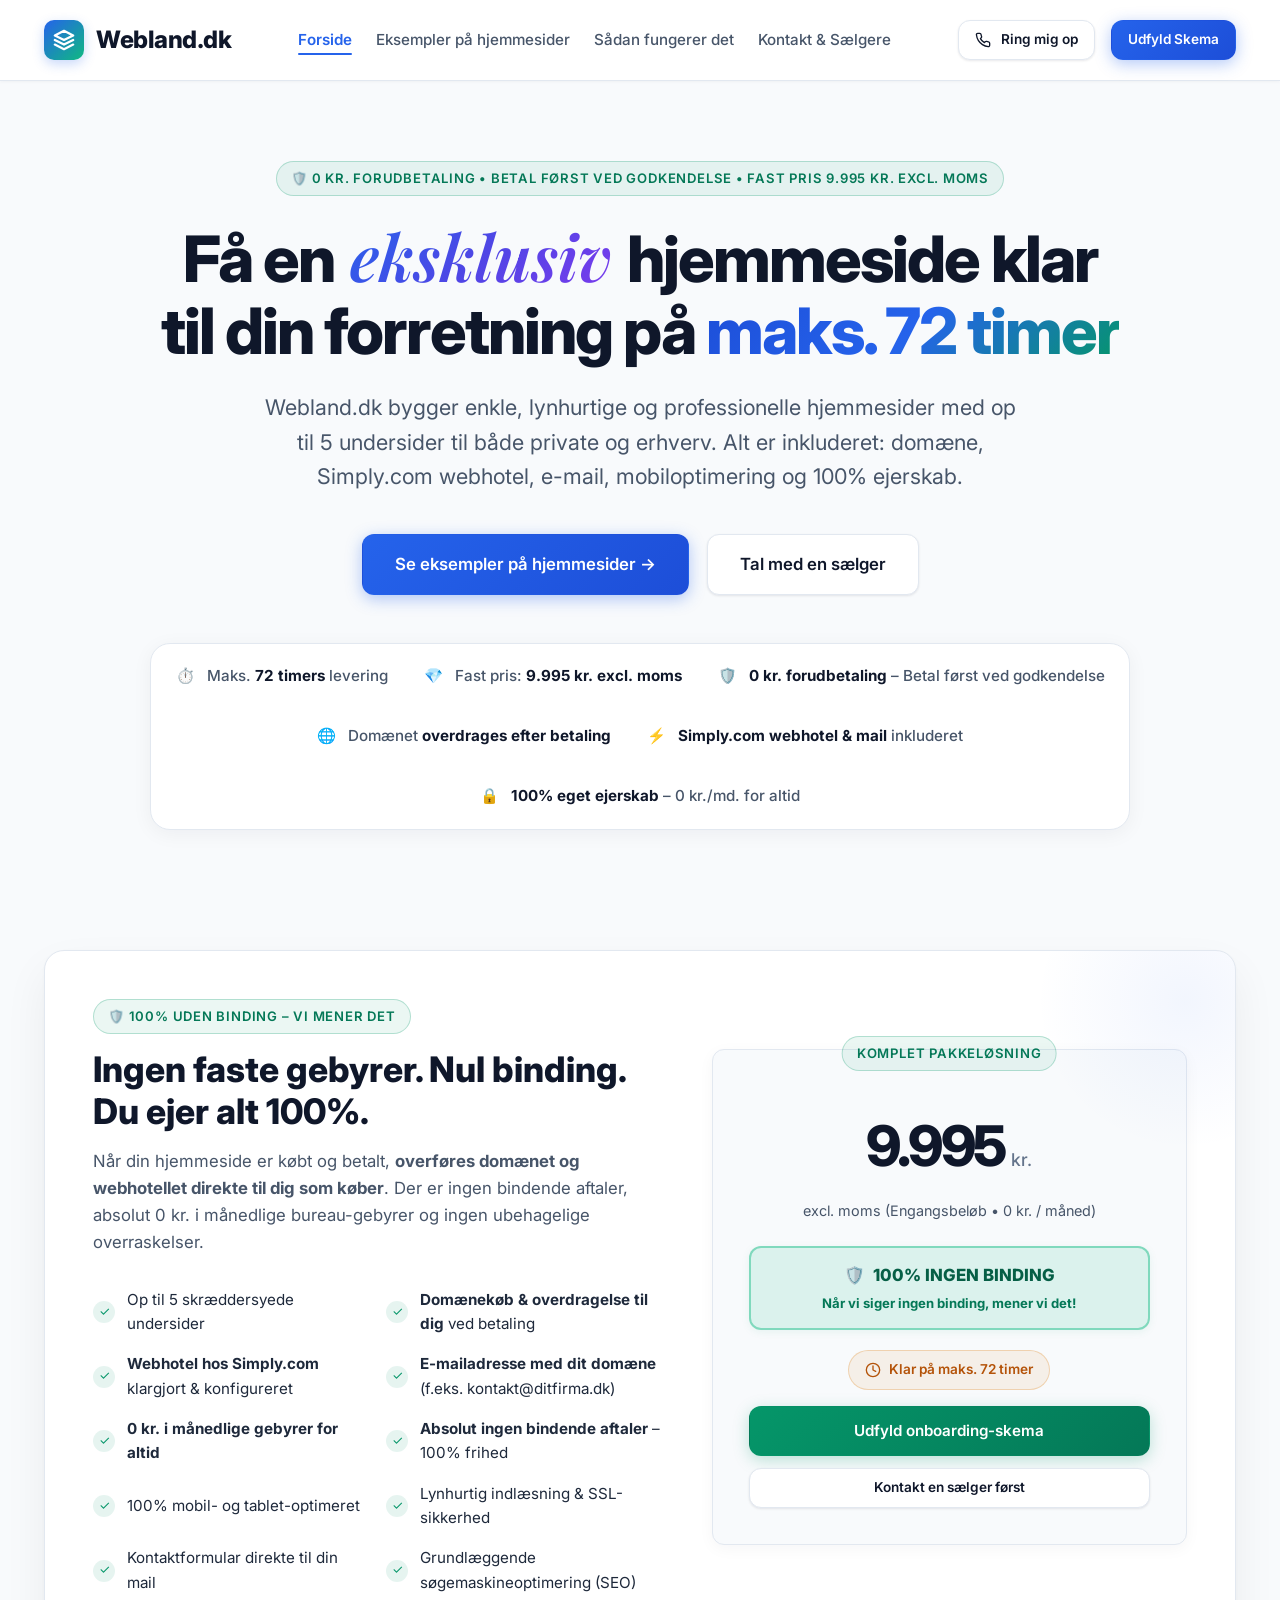
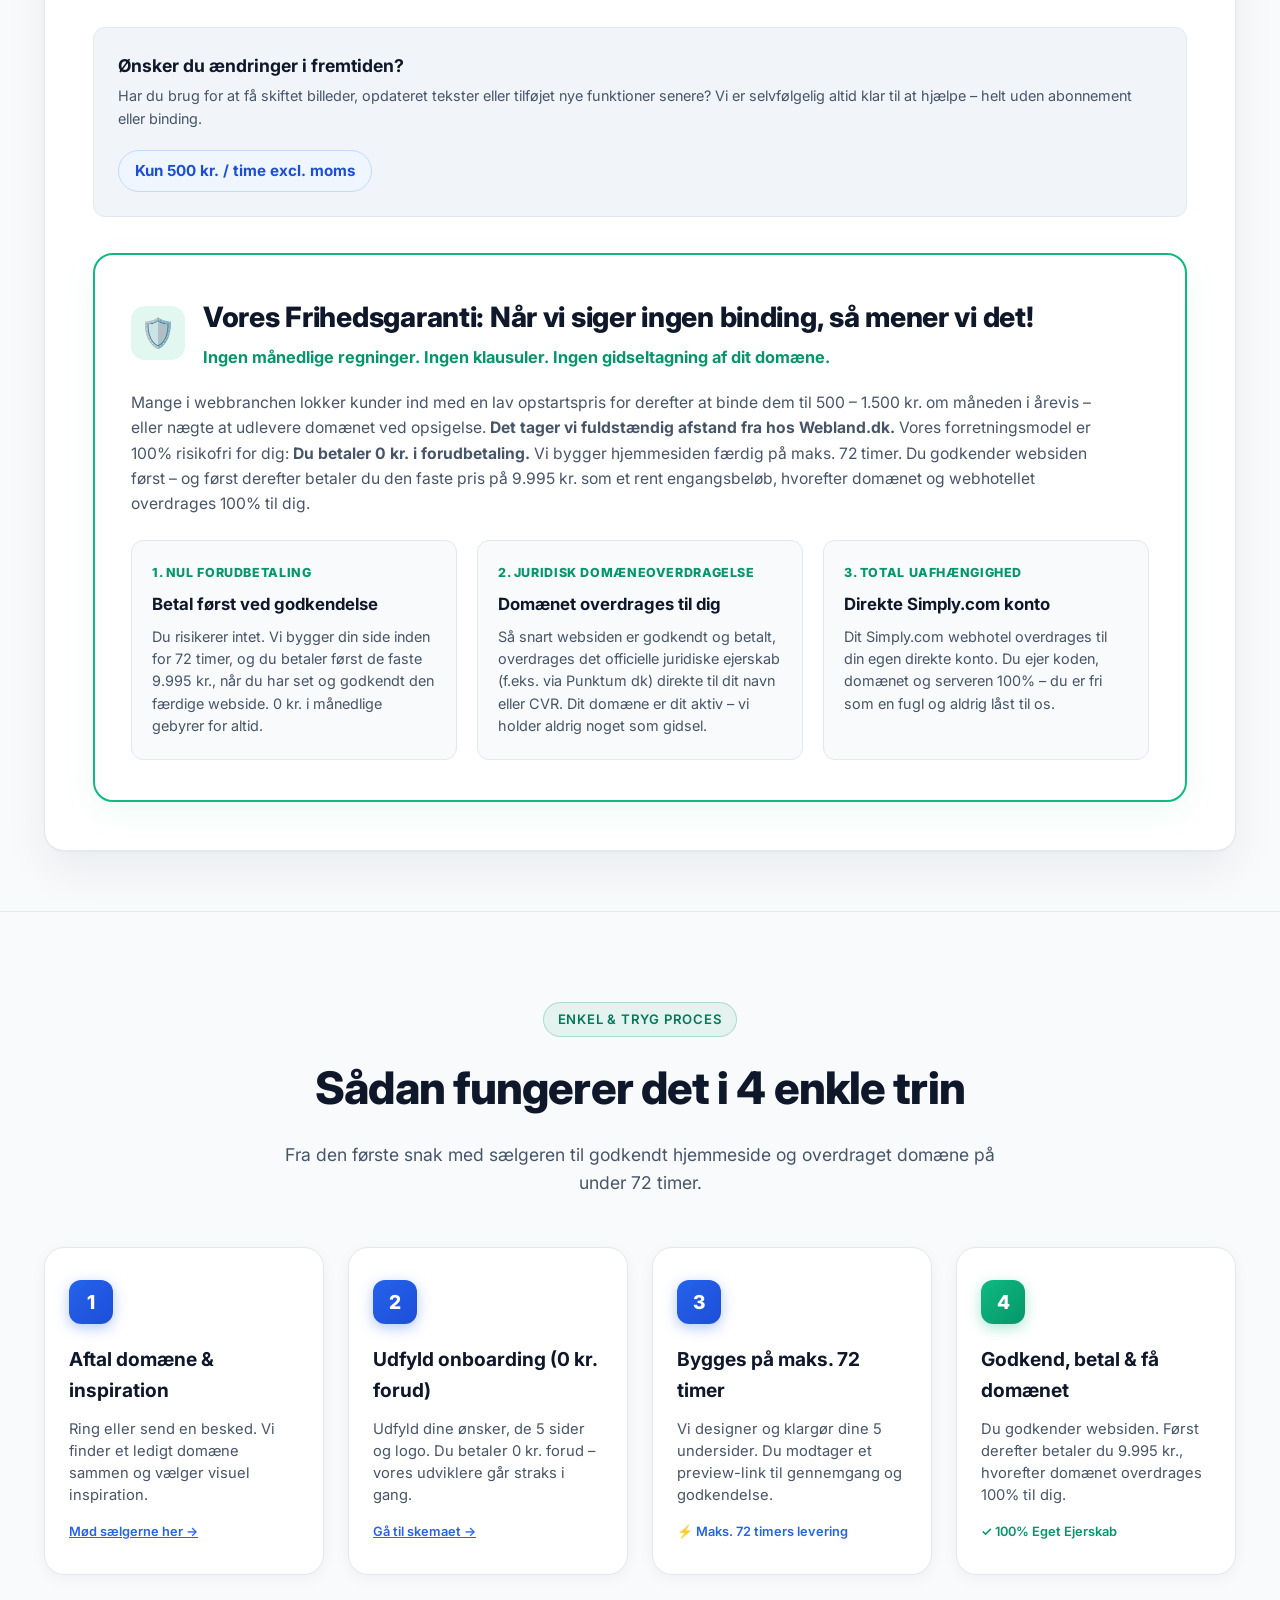
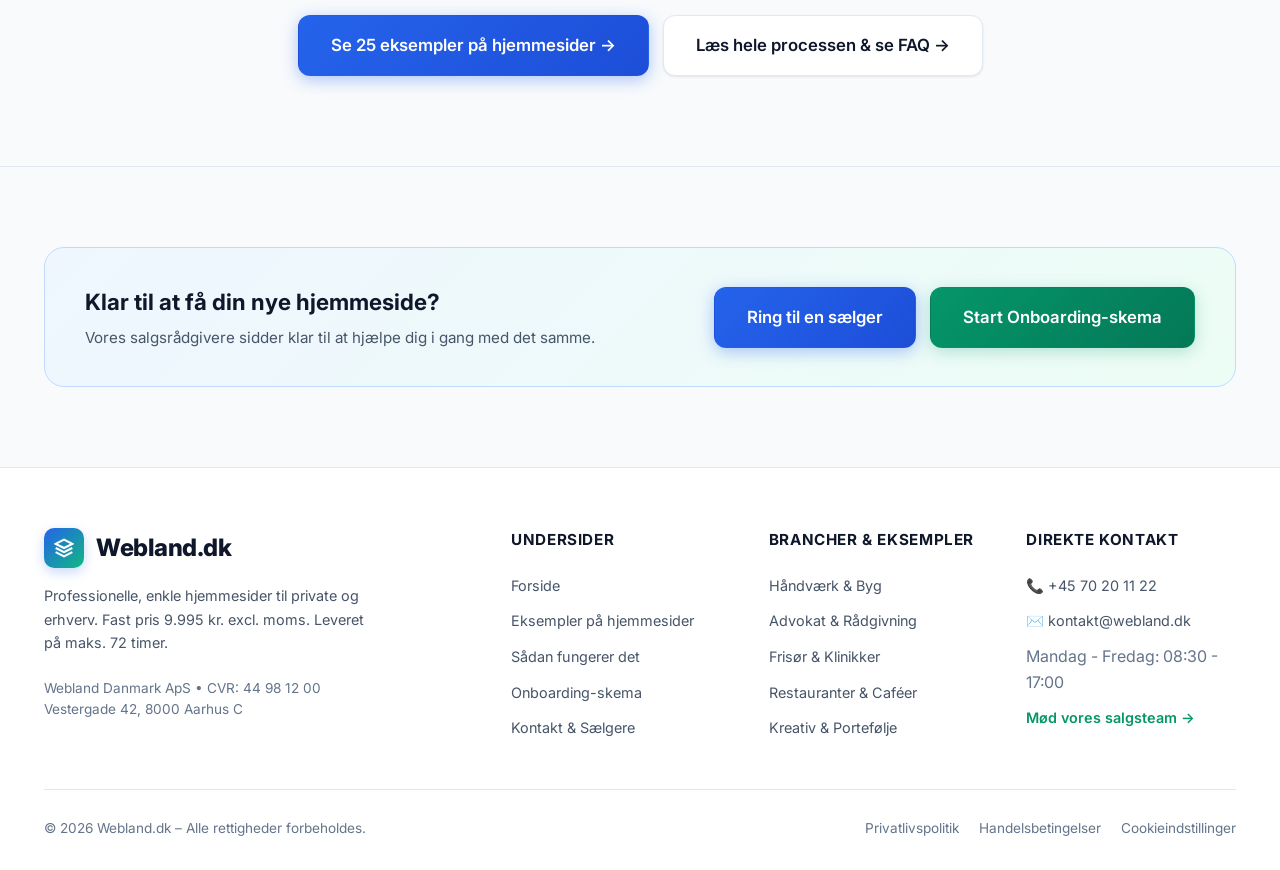
==== commit 7d41973c: "feat(billing): specify 0 kr upfront payment, pay upon website approval, and domain transfer upon pay" ====
--- a/index.html
+++ b/index.html
@@ -6,13 +6,75 @@
   <meta name="color-scheme" content="light">
   <title>Webland.dk | Lækre hjemmesider til private & erhverv – Fast pris 9.995 kr.</title>
   <meta name="description" content="Webland.dk bygger enkle, moderne hjemmesider med op til 5 undersider på maks. 72 timer. Fast pris: 9.995 kr. excl. moms. Inklusiv domæne, Simply.com webhotel, mail og 25 eksempler til inspiration.">
+  <link rel="icon" type="image/svg+xml" href="favicon.svg">
+  <link rel="apple-touch-icon" href="favicon.svg">
+  <link rel="canonical" href="https://razirazidk-glitch.github.io/webland-preview/index.html">
+  <meta property="og:type" content="website">
+  <meta property="og:locale" content="da_DK">
+  <meta property="og:site_name" content="Webland.dk">
+  <meta property="og:title" content="Webland.dk | Lækre hjemmesider til private & erhverv – Fast pris 9.995 kr.">
+  <meta property="og:description" content="Webland.dk bygger enkle, lynhurtige hjemmesider med op til 5 undersider på maks. 72 timer. Fast pris: 9.995 kr. excl. moms. Inklusiv domæne, Simply.com webhotel, mail og 100% ejerskab.">
+  <meta property="og:url" content="https://razirazidk-glitch.github.io/webland-preview/index.html">
+  <meta property="og:image" content="https://razirazidk-glitch.github.io/webland-preview/images/examples/smykkebutik-guld.jpg">
+  <meta property="og:image:width" content="1200">
+  <meta property="og:image:height" content="750">
+  <meta name="twitter:card" content="summary_large_image">
+  <meta name="twitter:title" content="Webland.dk | Lækre hjemmesider til private & erhverv – Fast pris 9.995 kr.">
+  <meta name="twitter:description" content="Webland.dk bygger enkle, lynhurtige hjemmesider med op til 5 undersider på maks. 72 timer. Fast pris 9.995 kr. excl. moms. 0 kr./md., ingen binding.">
+  <meta name="twitter:image" content="https://razirazidk-glitch.github.io/webland-preview/images/examples/smykkebutik-guld.jpg">
   <link rel="preconnect" href="https://fonts.googleapis.com">
   <link rel="preconnect" href="https://fonts.gstatic.com" crossorigin>
   <link href="https://fonts.googleapis.com/css2?family=Inter:wght@400;500;600;700;800&display=swap" rel="stylesheet">
-  <link rel="stylesheet" href="styles.css?v=30.2">
-  <meta http-equiv="Cache-Control" content="no-cache, no-store, must-revalidate">
-  <meta http-equiv="Pragma" content="no-cache">
-  <meta http-equiv="Expires" content="0">
+  <link rel="stylesheet" href="styles.css?v=33.0">
+  <script type="application/ld+json">
+  {
+    "@context": "https://schema.org",
+    "@graph": [
+      {
+        "@type": "Organization",
+        "@id": "https://webland.dk/#organization",
+        "name": "Webland Danmark ApS",
+        "url": "https://webland.dk",
+        "logo": "https://razirazidk-glitch.github.io/webland-preview/favicon.svg",
+        "telephone": "+45 70 20 11 22",
+        "email": "kontakt@webland.dk",
+        "address": {
+          "@type": "PostalAddress",
+          "streetAddress": "Vestergade 42, 2. sal",
+          "addressLocality": "Aarhus C",
+          "postalCode": "8000",
+          "addressCountry": "DK"
+        }
+      },
+      {
+        "@type": "WebSite",
+        "@id": "https://webland.dk/#website",
+        "url": "https://webland.dk",
+        "name": "Webland.dk",
+        "publisher": { "@id": "https://webland.dk/#organization" }
+      },
+      {
+        "@type": "Service",
+        "name": "Professionel Hjemmeside – Fast Pris",
+        "provider": { "@id": "https://webland.dk/#organization" },
+        "description": "Færdigbygget, moderne og mobiloptimeret hjemmeside med op til 5 undersider på maks. 72 timer. Inkluderer domæne, Simply.com webhotel, professionel e-mail og 100% ejerskab uden binding.",
+        "offers": {
+          "@type": "Offer",
+          "price": "9995.00",
+          "priceCurrency": "DKK",
+          "priceSpecification": {
+            "@type": "UnitPriceSpecification",
+            "price": "9995.00",
+            "priceCurrency": "DKK",
+            "valueAddedTaxIncluded": "false"
+          },
+          "availability": "https://schema.org/InStock",
+          "url": "https://razirazidk-glitch.github.io/webland-preview/index.html"
+        }
+      }
+    ]
+  }
+  </script>
   <style>
     :root {
       color-scheme: light !important;
@@ -60,7 +122,7 @@
        ========================================================================== -->
   <header class="site-header">
     <div class="container nav-wrap">
-      <a href="index.html?v=30.2" class="brand-logo">
+      <a href="index.html?v=33.0" class="brand-logo">
         <div class="logo-icon">
           <svg width="22" height="22" viewBox="0 0 24 24" fill="none" stroke="currentColor" stroke-width="2.5" stroke-linecap="round" stroke-linejoin="round">
             <polygon points="12 2 2 7 12 12 22 7 12 2"></polygon>
@@ -72,21 +134,21 @@
       </a>
 
       <ul class="nav-links" id="nav-links">
-        <li><a href="index.html?v=30.2" class="active">Forside</a></li>
-        <li><a href="eksempler.html?v=30.2">Eksempler på hjemmesider</a></li>
-        <li><a href="proces.html?v=30.2">Sådan fungerer det</a></li>
-        <li><a href="kontakt.html?v=30.2">Kontakt & Sælgere</a></li>
+        <li><a href="index.html?v=33.0" class="active">Forside</a></li>
+        <li><a href="eksempler.html?v=33.0">Eksempler på hjemmesider</a></li>
+        <li><a href="proces.html?v=33.0">Sådan fungerer det</a></li>
+        <li><a href="kontakt.html?v=33.0">Kontakt & Sælgere</a></li>
       </ul>
 
       <div class="nav-actions">
-        <a href="kontakt.html?v=30.2" class="btn btn-outline btn-sm">
+        <a href="kontakt.html?v=33.0" class="btn btn-outline btn-sm">
           <svg width="16" height="16" viewBox="0 0 24 24" fill="none" stroke="currentColor" stroke-width="2" stroke-linecap="round" stroke-linejoin="round">
             <path d="M22 16.92v3a2 2 0 0 1-2.18 2 19.79 19.79 0 0 1-8.63-3.07 19.5 19.5 0 0 1-6-6 19.79 19.79 0 0 1-3.07-8.67A2 2 0 0 1 4.11 2h3a2 2 0 0 1 2 1.72 12.84 12.84 0 0 0 .7 2.81 2 2 0 0 1-.45 2.11L8.09 9.91a16 16 0 0 0 6 6l1.27-1.27a2 2 0 0 1 2.11-.45 12.84 12.84 0 0 0 2.81.7A2 2 0 0 1 22 16.92z"></path>
           </svg>
           Ring mig op
         </a>
-        <a href="onboarding.html?v=30.2" class="btn btn-primary btn-sm">Udfyld Skema</a>
-        <button class="mobile-menu-btn" id="mobile-menu-btn" aria-label="Åbn menu">☰</button>
+        <a href="onboarding.html?v=33.0" class="btn btn-primary btn-sm">Udfyld Skema</a>
+        <button class="mobile-menu-btn" id="mobile-menu-btn" aria-label="Åbn menu" aria-expanded="false" aria-controls="nav-links">☰</button>
       </div>
     </div>
   </header>
@@ -99,7 +161,7 @@
       <div class="container">
         <div class="hero-badge-wrap">
           <span class="badge badge-emerald">
-            ⚡ Fast pris: 9.995 kr. excl. moms • Klar på maks. 72 timer
+            🛡️ 0 kr. forudbetaling • Betal først ved godkendelse • Fast pris 9.995 kr. excl. moms
           </span>
         </div>
 
@@ -112,10 +174,10 @@
         </p>
 
         <div class="hero-cta-group">
-          <a href="eksempler.html?v=30.2" class="btn btn-primary btn-lg">
+          <a href="eksempler.html?v=33.0" class="btn btn-primary btn-lg">
             Se eksempler på hjemmesider →
           </a>
-          <a href="kontakt.html?v=30.2" class="btn btn-outline btn-lg">
+          <a href="kontakt.html?v=33.0" class="btn btn-outline btn-lg">
             Tal med en sælger
           </a>
         </div>
@@ -131,11 +193,11 @@
           </div>
           <div class="trust-item">
             <span class="trust-icon">🛡️</span>
-            <span><strong>Ingen binding</strong> – 0 kr./md. for altid</span>
+            <span><strong>0 kr. forudbetaling</strong> – Betal først ved godkendelse</span>
           </div>
           <div class="trust-item">
             <span class="trust-icon">🌐</span>
-            <span>Domænet <strong>overdrages til dig</strong></span>
+            <span>Domænet <strong>overdrages efter betaling</strong></span>
           </div>
           <div class="trust-item">
             <span class="trust-icon">⚡</span>
@@ -143,7 +205,7 @@
           </div>
           <div class="trust-item">
             <span class="trust-icon">🔒</span>
-            <span><strong>100% dit eget ejerskab</strong></span>
+            <span><strong>100% eget ejerskab</strong> – 0 kr./md. for altid</span>
           </div>
         </div>
       </div>
@@ -232,10 +294,10 @@
                 Klar på maks. 72 timer
               </div>
 
-              <a href="onboarding.html?v=30.2" class="btn btn-emerald btn-block" style="margin-bottom: 12px;">
+              <a href="onboarding.html?v=33.0" class="btn btn-emerald btn-block" style="margin-bottom: 12px;">
                 Udfyld onboarding-skema
               </a>
-              <a href="kontakt.html?v=30.2" class="btn btn-outline btn-block btn-sm">
+              <a href="kontakt.html?v=33.0" class="btn btn-outline btn-block btn-sm">
                 Kontakt en sælger først
               </a>
             </div>
@@ -265,26 +327,26 @@
             </div>
 
             <p style="color: var(--color-text-muted); font-size: 0.98rem; line-height: 1.6; max-width: 960px; margin-bottom: 0;">
-              Mange i webbranchen lokker kunder ind med en lav opstartspris for derefter at binde dem til 500 – 1.500 kr. om måneden i årevis – eller nægte at udlevere domænet ved opsigelse. <strong>Det tager vi fuldstændig afstand fra hos Webland.dk.</strong> Vores forretningsmodel er simpel og ærlig: Du betaler 9.995 kr. én gang. Hjemmesiden, domænet og webhotellet overdrages 100% til dig. Du er fri som en fugl fra dag ét.
+              Mange i webbranchen lokker kunder ind med en lav opstartspris for derefter at binde dem til 500 – 1.500 kr. om måneden i årevis – eller nægte at udlevere domænet ved opsigelse. <strong>Det tager vi fuldstændig afstand fra hos Webland.dk.</strong> Vores forretningsmodel er 100% risikofri for dig: <strong>Du betaler 0 kr. i forudbetaling.</strong> Vi bygger hjemmesiden færdig på maks. 72 timer. Du godkender websiden først – og først derefter betaler du den faste pris på 9.995 kr. som et rent engangsbeløb, hvorefter domænet og webhotellet overdrages 100% til dig.
             </p>
 
             <div class="freedom-pillars-grid">
               <div class="freedom-pillar">
-                <span class="freedom-pillar-badge">1. Fast Nul-Abonnement</span>
-                <h4>0 kr. i månedligt gebyr</h4>
-                <p>Du modtager aldrig en månedlig faktura fra Webland.dk. Vi opkræver hverken 'supportabonnement', 'systemgebyr' eller 'hosting-tillæg'. 9.995 kr. er et rent engangsbeløb.</p>
+                <span class="freedom-pillar-badge">1. Nul Forudbetaling</span>
+                <h4>Betal først ved godkendelse</h4>
+                <p>Du risikerer intet. Vi bygger din side inden for 72 timer, og du betaler først de faste 9.995 kr., når du har set og godkendt den færdige webside. 0 kr. i månedlige gebyrer for altid.</p>
               </div>
 
               <div class="freedom-pillar">
-                <span class="freedom-pillar-badge">2. Juridisk Fuldmagt & Ejerskab</span>
-                <h4>Domænet tilhører dig 100%</h4>
-                <p>Så snart siden er betalt, overdrages det juridiske ejerskab (f.eks. via Punktum dk) direkte til dit navn eller CVR. Dit domæne er dit aktiv – vi holder aldrig noget som gidsel.</p>
+                <span class="freedom-pillar-badge">2. Juridisk Domæneoverdragelse</span>
+                <h4>Domænet overdrages til dig</h4>
+                <p>Så snart websiden er godkendt og betalt, overdrages det officielle juridiske ejerskab (f.eks. via Punktum dk) direkte til dit navn eller CVR. Dit domæne er dit aktiv – vi holder aldrig noget som gidsel.</p>
               </div>
 
               <div class="freedom-pillar">
                 <span class="freedom-pillar-badge">3. Total Uafhængighed</span>
                 <h4>Direkte Simply.com konto</h4>
-                <p>Dit Simply.com webhotel oprettes i dit navn. Du får din egen direkte konto. Du kan frit flytte, lave ændringer selv eller lade andre hjælpe dig – du er aldrig låst til os.</p>
+                <p>Dit Simply.com webhotel overdrages til din egen direkte konto. Du ejer koden, domænet og serveren 100% – du er fri som en fugl og aldrig låst til os.</p>
               </div>
             </div>
           </div>
@@ -299,56 +361,56 @@
     <section class="process-section">
       <div class="container">
         <div class="section-header">
-          <span class="badge badge-emerald">Enkel & Hurtig Proces</span>
+          <span class="badge badge-emerald">Enkel & Tryg Proces</span>
           <h2>Sådan fungerer det i 4 enkle trin</h2>
           <p>
-            Fra den første snak med sælgeren til din færdige hjemmeside er i luften på under 72 timer.
+            Fra den første snak med sælgeren til godkendt hjemmeside og overdraget domæne på under 72 timer.
           </p>
         </div>
 
         <div class="process-steps-grid">
           <div class="process-step-card">
             <div class="step-number-badge">1</div>
-            <h3 class="step-title">Kontakt vores sælger</h3>
+            <h3 class="step-title">Aftal domæne & inspiration</h3>
             <p class="step-desc">
-              Ring eller send en besked. Vi tager en uforpligtende snak om dine ønsker og behov.
+              Ring eller send en besked. Vi finder et ledigt domæne sammen og vælger visuel inspiration.
             </p>
-            <span class="step-tag"><a href="kontakt.html?v=30.2" style="color: inherit; text-decoration: underline;">Mød sælgerne her →</a></span>
+            <span class="step-tag"><a href="kontakt.html?v=33.0" style="color: inherit; text-decoration: underline;">Mød sælgerne her →</a></span>
           </div>
 
           <div class="process-step-card">
             <div class="step-number-badge">2</div>
-            <h3 class="step-title">Domæne, Simply.com & Mail</h3>
+            <h3 class="step-title">Udfyld onboarding (0 kr. forud)</h3>
             <p class="step-desc">
-              I aftaler domænet. Webland køber det, opsætter Simply.com webhotel og opretter din officielle e-mail.
+              Udfyld dine ønsker, de 5 sider og logo. Du betaler 0 kr. forud – vores udviklere går straks i gang.
             </p>
-            <span class="step-tag">✓ Webhotel, domæne & mail</span>
+            <span class="step-tag"><a href="onboarding.html?v=33.0" style="color: inherit; text-decoration: underline;">Gå til skemaet →</a></span>
           </div>
 
           <div class="process-step-card">
             <div class="step-number-badge">3</div>
-            <h3 class="step-title">Udfyld onboarding-skema</h3>
+            <h3 class="step-title">Bygges på maks. 72 timer</h3>
             <p class="step-desc">
-              Udfyld skemaet med dine oplysninger, de 5 sider og vedhæft/beskriv dit logo.
+              Vi designer og klargør dine 5 undersider. Du modtager et preview-link til gennemgang og godkendelse.
             </p>
-            <span class="step-tag"><a href="onboarding.html?v=30.2" style="color: inherit; text-decoration: underline;">Gå til skemaet →</a></span>
+            <span class="step-tag">⚡ Maks. 72 timers levering</span>
           </div>
 
           <div class="process-step-card step-card-success">
             <div class="step-number-badge">4</div>
-            <h3 class="step-title">Live på maks. 72 timer!</h3>
+            <h3 class="step-title">Godkend, betal & få domænet</h3>
             <p class="step-desc">
-              Vi bygger og finpudser din side. Du godkender, og siden går live for hele verden.
+              Du godkender websiden. Først derefter betaler du 9.995 kr., hvorefter domænet overdrages 100% til dig.
             </p>
-            <span class="step-tag" style="color: #059669; font-weight: 600;">⚡ Garanteret levering</span>
+            <span class="step-tag" style="color: #059669; font-weight: 600;">✓ 100% Eget Ejerskab</span>
           </div>
         </div>
 
         <div style="text-align: center; margin-top: 40px; display: flex; justify-content: center; gap: 14px; flex-wrap: wrap;">
-          <a href="eksempler.html?v=30.2" class="btn btn-primary btn-lg">
+          <a href="eksempler.html?v=33.0" class="btn btn-primary btn-lg">
             Se 25 eksempler på hjemmesider →
           </a>
-          <a href="proces.html?v=30.2" class="btn btn-outline btn-lg">
+          <a href="proces.html?v=33.0" class="btn btn-outline btn-lg">
             Læs hele processen & se FAQ →
           </a>
         </div>
@@ -367,10 +429,10 @@
           </div>
 
           <div style="display: flex; gap: 14px; flex-wrap: wrap;">
-            <a href="kontakt.html?v=30.2" class="btn btn-primary btn-lg">
+            <a href="kontakt.html?v=33.0" class="btn btn-primary btn-lg">
               Ring til en sælger
             </a>
-            <a href="onboarding.html?v=30.2" class="btn btn-emerald btn-lg">
+            <a href="onboarding.html?v=33.0" class="btn btn-emerald btn-lg">
               Start Onboarding-skema
             </a>
           </div>
@@ -386,7 +448,7 @@
     <div class="container">
       <div class="footer-grid">
         <div class="footer-brand">
-          <a href="index.html?v=30.2" class="brand-logo" style="margin-bottom: 8px;">
+          <a href="index.html?v=33.0" class="brand-logo" style="margin-bottom: 8px;">
             <div class="logo-icon">
               <svg width="20" height="20" viewBox="0 0 24 24" fill="none" stroke="currentColor" stroke-width="2.5">
                 <polygon points="12 2 2 7 12 12 22 7 12 2"></polygon>
@@ -408,22 +470,22 @@
         <div class="footer-col">
           <h4>Undersider</h4>
           <ul class="footer-links">
-            <li><a href="index.html?v=30.2">Forside</a></li>
-            <li><a href="eksempler.html?v=30.2">Eksempler på hjemmesider</a></li>
-            <li><a href="proces.html?v=30.2">Sådan fungerer det</a></li>
-            <li><a href="onboarding.html?v=30.2">Onboarding-skema</a></li>
-            <li><a href="kontakt.html?v=30.2">Kontakt & Sælgere</a></li>
+            <li><a href="index.html?v=33.0">Forside</a></li>
+            <li><a href="eksempler.html?v=33.0">Eksempler på hjemmesider</a></li>
+            <li><a href="proces.html?v=33.0">Sådan fungerer det</a></li>
+            <li><a href="onboarding.html?v=33.0">Onboarding-skema</a></li>
+            <li><a href="kontakt.html?v=33.0">Kontakt & Sælgere</a></li>
           </ul>
         </div>
 
         <div class="footer-col">
           <h4>Brancher & Eksempler</h4>
           <ul class="footer-links">
-            <li><a href="eksempler.html?v=30.2">Håndværk & Byg</a></li>
-            <li><a href="eksempler.html?v=30.2">Advokat & Rådgivning</a></li>
-            <li><a href="eksempler.html?v=30.2">Frisør & Klinikker</a></li>
-            <li><a href="eksempler.html?v=30.2">Restauranter & Caféer</a></li>
-            <li><a href="eksempler.html?v=30.2">Kreativ & Portefølje</a></li>
+            <li><a href="eksempler.html?v=33.0">Håndværk & Byg</a></li>
+            <li><a href="eksempler.html?v=33.0">Advokat & Rådgivning</a></li>
+            <li><a href="eksempler.html?v=33.0">Frisør & Klinikker</a></li>
+            <li><a href="eksempler.html?v=33.0">Restauranter & Caféer</a></li>
+            <li><a href="eksempler.html?v=33.0">Kreativ & Portefølje</a></li>
           </ul>
         </div>
 
@@ -433,7 +495,7 @@
             <li><a href="tel:+4570201122">📞 +45 70 20 11 22</a></li>
             <li><a href="mailto:kontakt@webland.dk">✉️ kontakt@webland.dk</a></li>
             <li><span style="color: var(--color-text-dim);">Mandag - Fredag: 08:30 - 17:00</span></li>
-            <li><a href="kontakt.html?v=30.2" style="color: #059669; font-weight: 600;">Mød vores salgsteam →</a></li>
+            <li><a href="kontakt.html?v=33.0" style="color: #059669; font-weight: 600;">Mød vores salgsteam →</a></li>
           </ul>
         </div>
       </div>
@@ -449,6 +511,6 @@
     </div>
   </footer>
   <div class="toast-container" id="toast-container"></div>
-  <script src="app.js?v=30.2"></script>
+  <script src="app.js?v=33.0"></script>
 </body>
 </html>
--- a/styles.css
+++ b/styles.css
@@ -313,10 +313,20 @@
 .mobile-menu-btn {
   display: none;
   background: none;
-  border: none;
+  border: 1px solid var(--color-border);
+  border-radius: var(--radius-sm);
   color: var(--color-text);
   font-size: 1.5rem;
   cursor: pointer;
+  min-width: 44px;
+  min-height: 44px;
+  align-items: center;
+  justify-content: center;
+  transition: var(--transition-fast);
+}
+
+.mobile-menu-btn:hover {
+  background: var(--color-bg-secondary);
 }
 
 /* ==========================================================================
@@ -2308,6 +2318,10 @@
 }
 
 .faq-question {
+  width: 100%;
+  background: none;
+  border: none;
+  text-align: left;
   padding: 22px 28px;
   font-size: 1.05rem;
   font-weight: 600;
@@ -2676,7 +2690,7 @@
     display: none;
   }
   .mobile-menu-btn {
-    display: block;
+    display: inline-flex;
   }
   .process-steps-grid {
     grid-template-columns: 1fr;
@@ -2733,3 +2747,245 @@
     align-items: stretch;
   }
 }
+
+/* ==========================================================================
+   DIVERSE LAYOUT ARCHITECTURES & BADGES
+   ========================================================================== */
+.badge-layout {
+  background: rgba(79, 70, 229, 0.08) !important;
+  color: #4f46e5 !important;
+  border: 1px solid rgba(79, 70, 229, 0.22) !important;
+  font-weight: 700;
+  display: inline-flex;
+  align-items: center;
+  gap: 5px;
+}
+
+.template-layout-row {
+  display: flex;
+  align-items: center;
+  gap: 8px;
+  margin: 6px 0 8px;
+  flex-wrap: wrap;
+}
+
+.layout-filter-wrapper {
+  margin-top: 14px;
+  margin-bottom: 24px;
+  display: flex;
+  align-items: center;
+  justify-content: center;
+  gap: 8px;
+  flex-wrap: wrap;
+  padding: 8px 16px;
+  background: #ffffff;
+  border: 1px solid #e2e8f0;
+  border-radius: 9999px;
+  box-shadow: 0 2px 8px rgba(0, 0, 0, 0.03);
+  width: fit-content;
+  margin-left: auto;
+  margin-right: auto;
+}
+
+.filter-layout-label {
+  font-size: 0.82rem;
+  font-weight: 700;
+  color: #475569;
+  display: flex;
+  align-items: center;
+  gap: 6px;
+  margin-right: 4px;
+}
+
+.filter-layout-btn {
+  padding: 6px 14px;
+  border-radius: 9999px;
+  border: 1px solid #e2e8f0;
+  background: #f8fafc;
+  color: #475569;
+  font-size: 0.82rem;
+  font-weight: 600;
+  cursor: pointer;
+  transition: all 0.2s ease;
+  white-space: nowrap;
+}
+
+.filter-layout-btn:hover {
+  background: #f1f5f9;
+  color: #0f172a;
+  border-color: #cbd5e1;
+}
+
+.filter-layout-btn.active {
+  background: #2563eb;
+  color: #ffffff;
+  border-color: #2563eb;
+  box-shadow: 0 2px 8px rgba(37, 99, 235, 0.25);
+}
+
+.modal-layout-badge-box {
+  display: flex;
+  align-items: center;
+  gap: 12px;
+  background: rgba(37, 99, 235, 0.04);
+  border: 1px solid rgba(37, 99, 235, 0.15);
+  border-radius: 8px;
+  padding: 10px 16px;
+  margin: 10px 0 16px;
+}
+
+@media (max-width: 768px) {
+  .layout-filter-wrapper {
+    border-radius: 16px;
+    padding: 12px 14px;
+    width: 100%;
+    margin-left: 0;
+    margin-right: 0;
+  }
+  .filter-layout-label {
+    width: 100%;
+    margin-bottom: 4px;
+}
+
+/* ==========================================================================
+   Accessibility (a11y) & Performance Enhancements
+   ========================================================================== */
+.sr-only {
+  position: absolute;
+  width: 1px;
+  height: 1px;
+  padding: 0;
+  margin: -1px;
+  overflow: hidden;
+  clip: rect(0, 0, 0, 0);
+  white-space: nowrap;
+  border-width: 0;
+}
+
+:focus-visible {
+  outline: 2px solid var(--color-primary);
+  outline-offset: 2px;
+}
+
+.mockup-preview:focus-visible,
+.filter-btn:focus-visible,
+.filter-layout-btn:focus-visible,
+.email-checkbox-card:focus-visible,
+.color-mode-card:focus-visible,
+.neutral-choice-card:focus-visible,
+.logo-radio-card:focus-visible,
+.upload-dropzone:focus-visible,
+.faq-question:focus-visible,
+.btn:focus-visible {
+  outline: 2px solid var(--color-primary);
+  outline-offset: 2px;
+}
+
+/* Ensure smooth image layout without CLS */
+.mockup-card-img {
+  aspect-ratio: 16 / 10;
+  object-fit: cover;
+  width: 100%;
+  height: auto;
+}
+
+/* Content visibility optimization for heavy lists */
+.templates-grid {
+  content-visibility: auto;
+  contain-intrinsic-size: 1000px;
+}
+
+.faq-list {
+  content-visibility: auto;
+  contain-intrinsic-size: 600px;
+}
+
+/* ==========================================================================
+   Onboarding Enhancement Styles (v33.0)
+   ========================================================================== */
+.page-checkbox-label.selected-page {
+  background: #eff6ff;
+  border-color: #93c5fd;
+  color: #1e3a8a;
+  font-weight: 600;
+}
+
+.custom-page-chip {
+  display: inline-flex;
+  align-items: center;
+  gap: 6px;
+  background: #eff6ff;
+  color: #1e40af;
+  border: 1px solid #bfdbfe;
+  border-radius: 9999px;
+  padding: 5px 12px;
+  font-size: 0.84rem;
+  font-weight: 600;
+}
+
+.custom-page-chip .remove-chip-btn {
+  background: none;
+  border: none;
+  color: #ef4444;
+  cursor: pointer;
+  font-size: 1.1rem;
+  line-height: 1;
+  padding: 0 2px;
+}
+
+.cta-radio-pill {
+  transition: var(--transition-fast);
+  user-select: none;
+}
+
+.cta-radio-pill:hover {
+  background: #f1f5f9 !important;
+  border-color: #cbd5e1 !important;
+}
+
+.cta-radio-pill.active {
+  background: #eff6ff !important;
+  border-color: #2563eb !important;
+  color: #1e40af !important;
+}
+
+.image-source-card {
+  transition: var(--transition-fast);
+  user-select: none;
+}
+
+.image-source-card:hover {
+  border-color: #94a3b8 !important;
+}
+
+.image-source-card.active {
+  border-color: #2563eb !important;
+  background: #ffffff !important;
+  box-shadow: 0 2px 8px rgba(37, 99, 235, 0.08);
+}
+
+.order-summary-item {
+  display: flex;
+  justify-content: space-between;
+  padding: 7px 0;
+  border-bottom: 1px solid rgba(226, 232, 240, 0.7);
+  font-size: 0.88rem;
+}
+
+.order-summary-item:last-child {
+  border-bottom: none;
+}
+
+.order-summary-label {
+  color: var(--color-text-dim);
+  font-weight: 600;
+  min-width: 140px;
+}
+
+.order-summary-value {
+  color: var(--color-text);
+  font-weight: 600;
+  text-align: right;
+  word-break: break-word;
+}
+
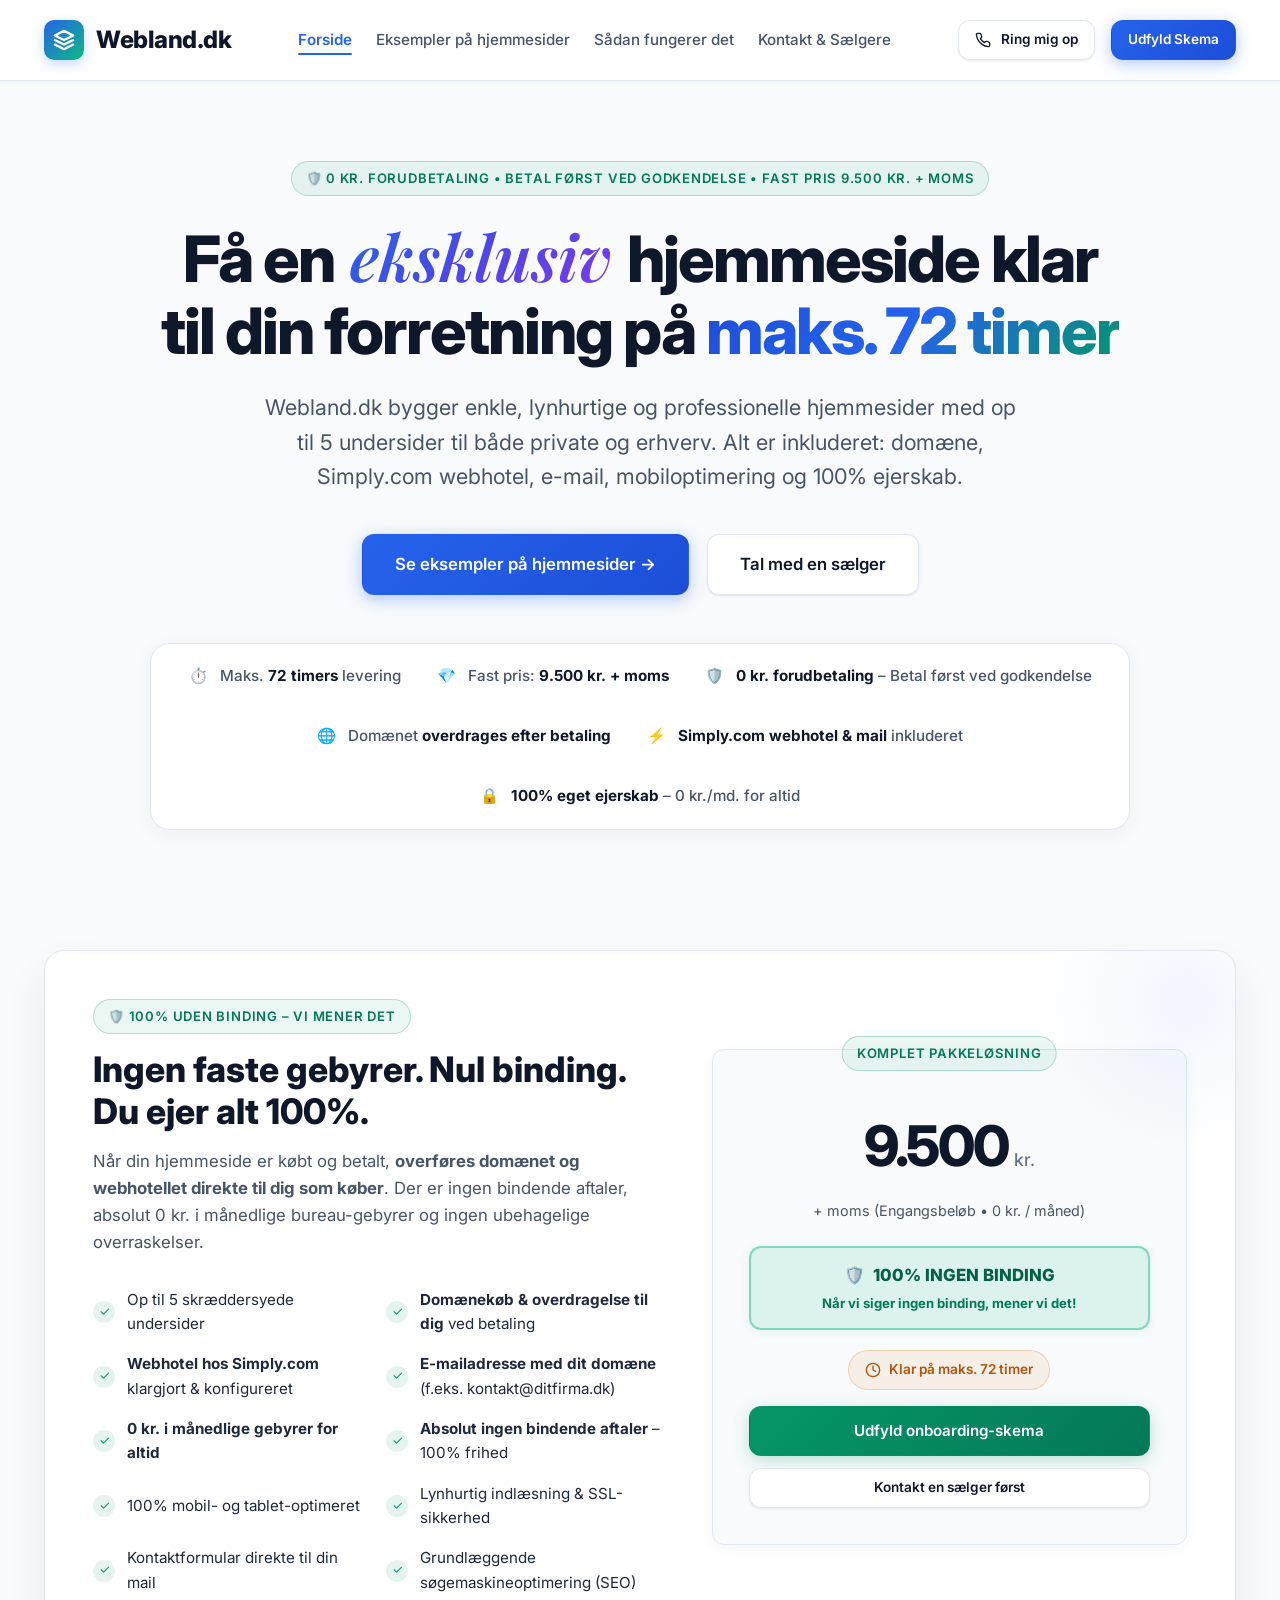
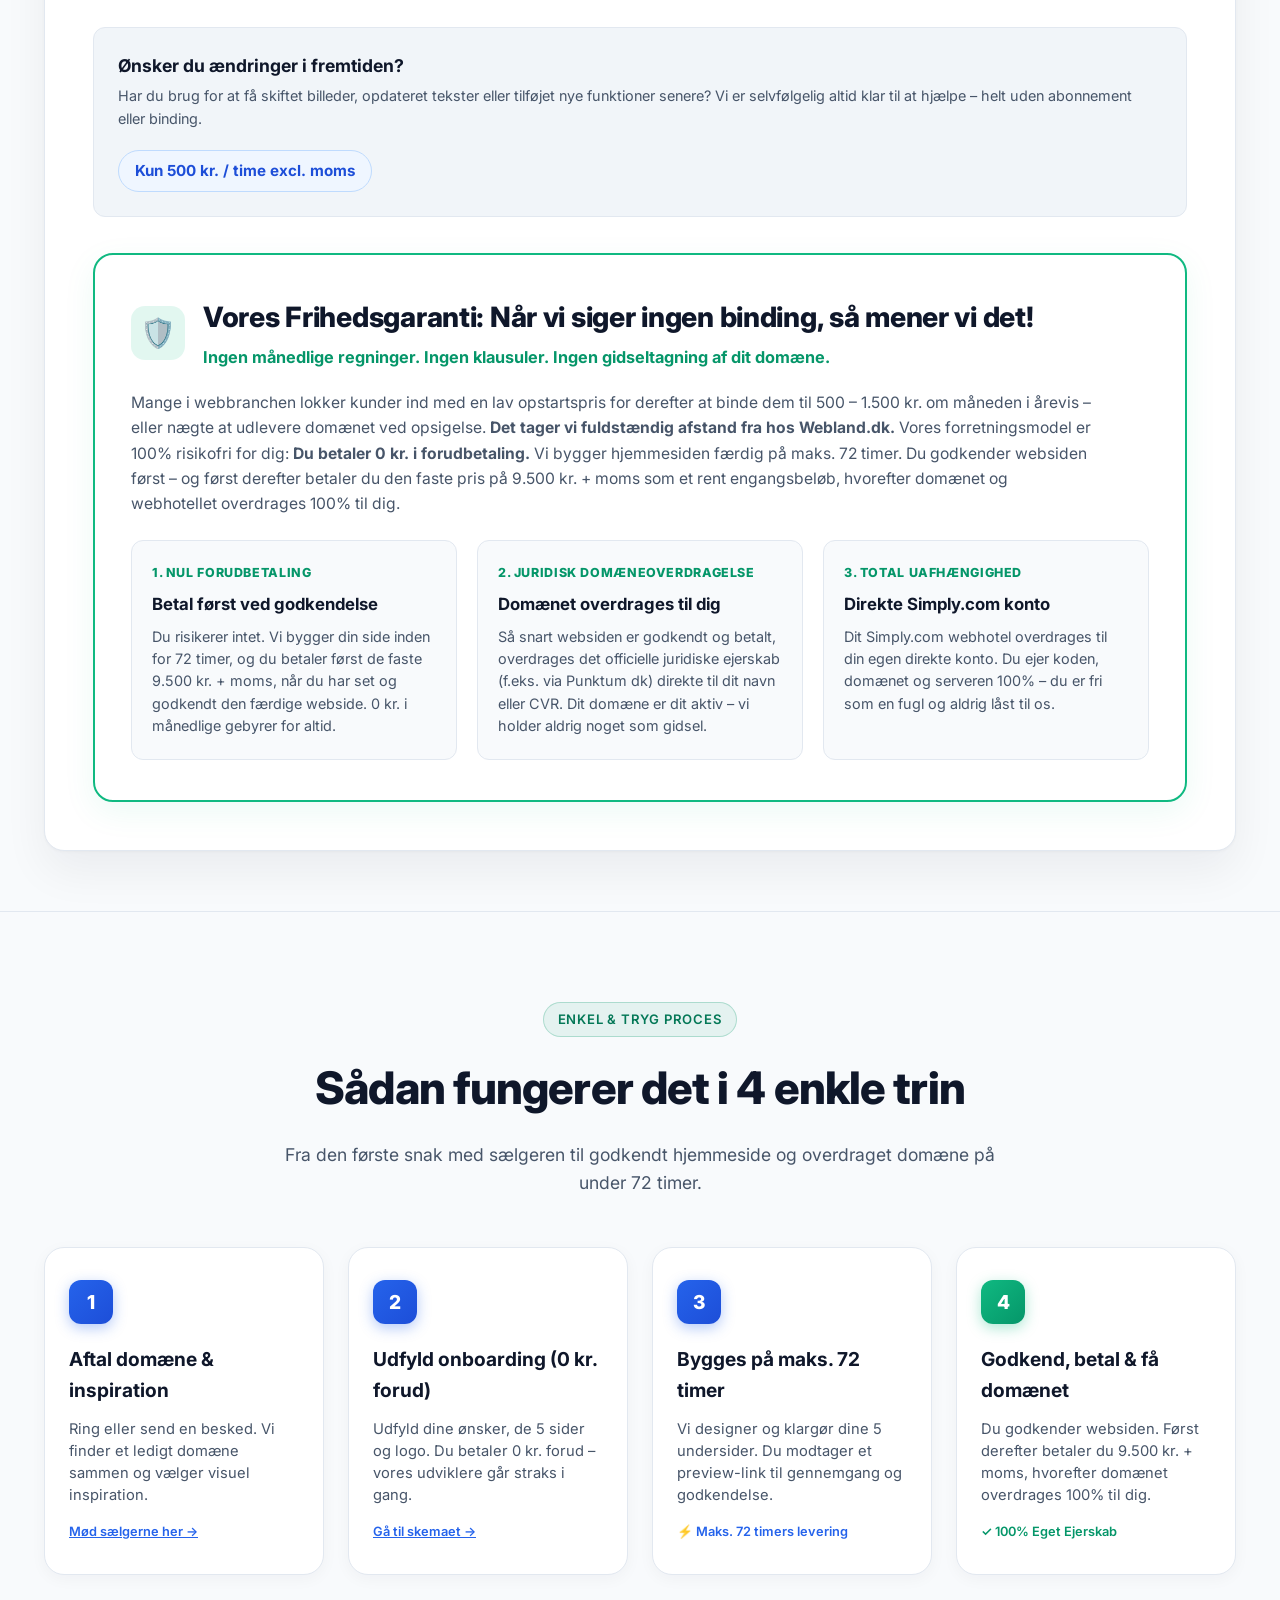
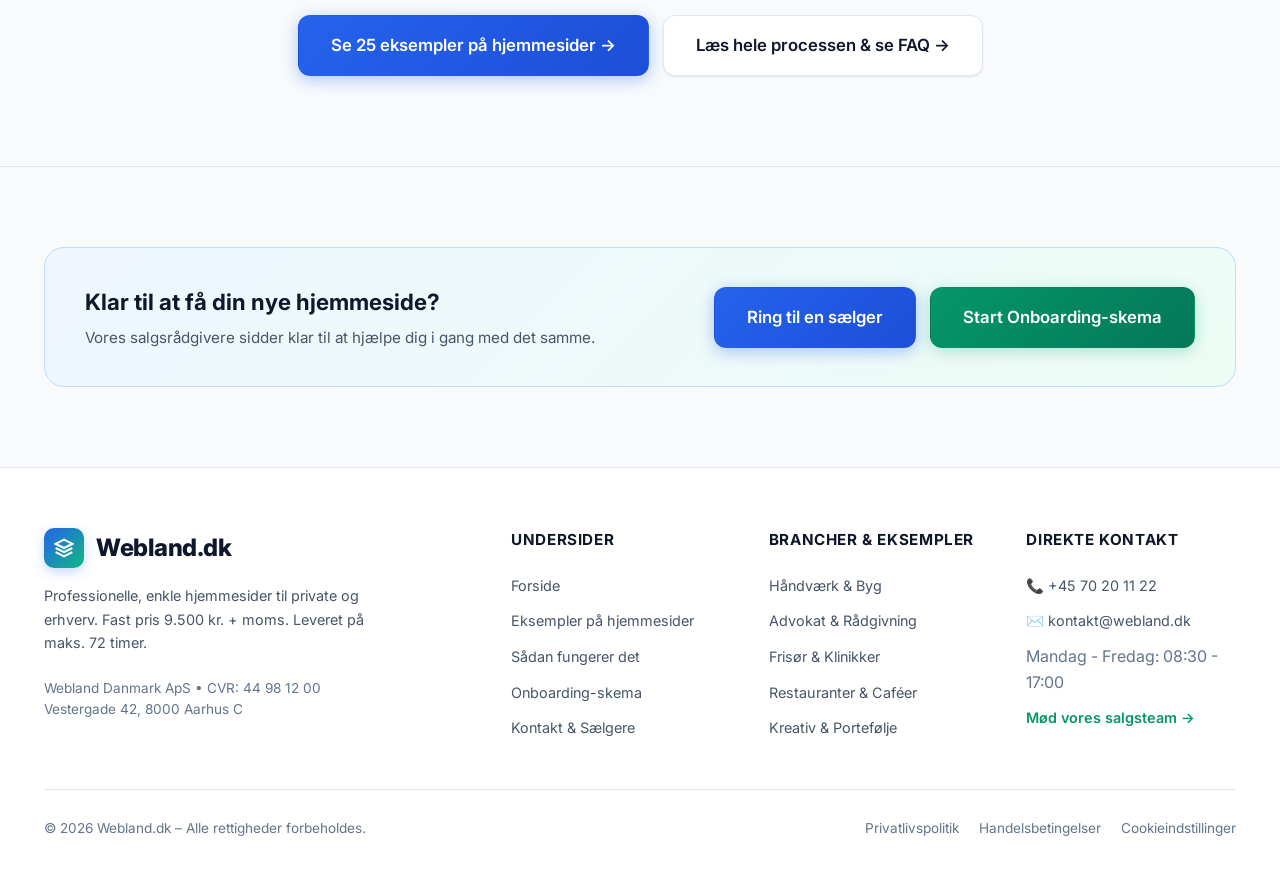
==== commit 53192652: "feat(pricing): update fixed price to 9.500 kr. + moms across all pages and schemas (v35.0)" ====
--- a/index.html
+++ b/index.html
@@ -4,23 +4,23 @@
   <meta charset="UTF-8">
   <meta name="viewport" content="width=device-width, initial-scale=1.0">
   <meta name="color-scheme" content="light">
-  <title>Webland.dk | Lækre hjemmesider til private & erhverv – Fast pris 9.995 kr.</title>
-  <meta name="description" content="Webland.dk bygger enkle, moderne hjemmesider med op til 5 undersider på maks. 72 timer. Fast pris: 9.995 kr. excl. moms. Inklusiv domæne, Simply.com webhotel, mail og 25 eksempler til inspiration.">
+  <title>Webland.dk | Lækre hjemmesider til private & erhverv – Fast pris 9.500 kr. + moms</title>
+  <meta name="description" content="Webland.dk bygger enkle, moderne hjemmesider med op til 5 undersider på maks. 72 timer. Fast pris: 9.500 kr. + moms. Inklusiv domæne, Simply.com webhotel, mail og 25 eksempler til inspiration.">
   <link rel="icon" type="image/svg+xml" href="favicon.svg">
   <link rel="apple-touch-icon" href="favicon.svg">
   <link rel="canonical" href="https://razirazidk-glitch.github.io/webland-preview/index.html">
   <meta property="og:type" content="website">
   <meta property="og:locale" content="da_DK">
   <meta property="og:site_name" content="Webland.dk">
-  <meta property="og:title" content="Webland.dk | Lækre hjemmesider til private & erhverv – Fast pris 9.995 kr.">
-  <meta property="og:description" content="Webland.dk bygger enkle, lynhurtige hjemmesider med op til 5 undersider på maks. 72 timer. Fast pris: 9.995 kr. excl. moms. Inklusiv domæne, Simply.com webhotel, mail og 100% ejerskab.">
+  <meta property="og:title" content="Webland.dk | Lækre hjemmesider til private & erhverv – Fast pris 9.500 kr. + moms">
+  <meta property="og:description" content="Webland.dk bygger enkle, lynhurtige hjemmesider med op til 5 undersider på maks. 72 timer. Fast pris: 9.500 kr. + moms. Inklusiv domæne, Simply.com webhotel, mail og 100% ejerskab.">
   <meta property="og:url" content="https://razirazidk-glitch.github.io/webland-preview/index.html">
   <meta property="og:image" content="https://razirazidk-glitch.github.io/webland-preview/images/examples/smykkebutik-guld.jpg">
   <meta property="og:image:width" content="1200">
   <meta property="og:image:height" content="750">
   <meta name="twitter:card" content="summary_large_image">
-  <meta name="twitter:title" content="Webland.dk | Lækre hjemmesider til private & erhverv – Fast pris 9.995 kr.">
-  <meta name="twitter:description" content="Webland.dk bygger enkle, lynhurtige hjemmesider med op til 5 undersider på maks. 72 timer. Fast pris 9.995 kr. excl. moms. 0 kr./md., ingen binding.">
+  <meta name="twitter:title" content="Webland.dk | Lækre hjemmesider til private & erhverv – Fast pris 9.500 kr. + moms">
+  <meta name="twitter:description" content="Webland.dk bygger enkle, lynhurtige hjemmesider med op til 5 undersider på maks. 72 timer. Fast pris 9.500 kr. + moms. 0 kr./md., ingen binding.">
   <meta name="twitter:image" content="https://razirazidk-glitch.github.io/webland-preview/images/examples/smykkebutik-guld.jpg">
   <link rel="preconnect" href="https://fonts.googleapis.com">
   <link rel="preconnect" href="https://fonts.gstatic.com" crossorigin>
@@ -60,11 +60,11 @@
         "description": "Færdigbygget, moderne og mobiloptimeret hjemmeside med op til 5 undersider på maks. 72 timer. Inkluderer domæne, Simply.com webhotel, professionel e-mail og 100% ejerskab uden binding.",
         "offers": {
           "@type": "Offer",
-          "price": "9995.00",
+          "price": "9500.00",
           "priceCurrency": "DKK",
           "priceSpecification": {
             "@type": "UnitPriceSpecification",
-            "price": "9995.00",
+            "price": "9500.00",
             "priceCurrency": "DKK",
             "valueAddedTaxIncluded": "false"
           },
@@ -161,7 +161,7 @@
       <div class="container">
         <div class="hero-badge-wrap">
           <span class="badge badge-emerald">
-            🛡️ 0 kr. forudbetaling • Betal først ved godkendelse • Fast pris 9.995 kr. excl. moms
+            🛡️ 0 kr. forudbetaling • Betal først ved godkendelse • Fast pris 9.500 kr. + moms
           </span>
         </div>
 
@@ -189,7 +189,7 @@
           </div>
           <div class="trust-item">
             <span class="trust-icon">💎</span>
-            <span>Fast pris: <strong>9.995 kr. excl. moms</strong></span>
+            <span>Fast pris: <strong>9.500 kr. + moms</strong></span>
           </div>
           <div class="trust-item">
             <span class="trust-icon">🛡️</span>
@@ -272,10 +272,10 @@
             <div class="price-box-card">
               <span class="badge badge-emerald price-box-badge">Komplet Pakkeløsning</span>
               <div class="price-main">
-                <span class="price-number">9.995</span>
+                <span class="price-number">9.500</span>
                 <span class="price-unit">kr.</span>
               </div>
-              <div class="price-tax">excl. moms (Engangsbeløb • 0 kr. / måned)</div>
+              <div class="price-tax">+ moms (Engangsbeløb • 0 kr. / måned)</div>
 
               <div class="no-fee-highlight-badge" style="background: rgba(16, 185, 129, 0.12); border: 2px solid rgba(16, 185, 129, 0.45); flex-direction: column; gap: 4px; padding: 14px; text-align: center;">
                 <div style="display: flex; align-items: center; justify-content: center; gap: 8px; font-weight: 800; font-size: 1.05rem; color: #065f46;">
@@ -327,14 +327,14 @@
             </div>
 
             <p style="color: var(--color-text-muted); font-size: 0.98rem; line-height: 1.6; max-width: 960px; margin-bottom: 0;">
-              Mange i webbranchen lokker kunder ind med en lav opstartspris for derefter at binde dem til 500 – 1.500 kr. om måneden i årevis – eller nægte at udlevere domænet ved opsigelse. <strong>Det tager vi fuldstændig afstand fra hos Webland.dk.</strong> Vores forretningsmodel er 100% risikofri for dig: <strong>Du betaler 0 kr. i forudbetaling.</strong> Vi bygger hjemmesiden færdig på maks. 72 timer. Du godkender websiden først – og først derefter betaler du den faste pris på 9.995 kr. som et rent engangsbeløb, hvorefter domænet og webhotellet overdrages 100% til dig.
+              Mange i webbranchen lokker kunder ind med en lav opstartspris for derefter at binde dem til 500 – 1.500 kr. om måneden i årevis – eller nægte at udlevere domænet ved opsigelse. <strong>Det tager vi fuldstændig afstand fra hos Webland.dk.</strong> Vores forretningsmodel er 100% risikofri for dig: <strong>Du betaler 0 kr. i forudbetaling.</strong> Vi bygger hjemmesiden færdig på maks. 72 timer. Du godkender websiden først – og først derefter betaler du den faste pris på 9.500 kr. + moms som et rent engangsbeløb, hvorefter domænet og webhotellet overdrages 100% til dig.
             </p>
 
             <div class="freedom-pillars-grid">
               <div class="freedom-pillar">
                 <span class="freedom-pillar-badge">1. Nul Forudbetaling</span>
                 <h4>Betal først ved godkendelse</h4>
-                <p>Du risikerer intet. Vi bygger din side inden for 72 timer, og du betaler først de faste 9.995 kr., når du har set og godkendt den færdige webside. 0 kr. i månedlige gebyrer for altid.</p>
+                <p>Du risikerer intet. Vi bygger din side inden for 72 timer, og du betaler først de faste 9.500 kr. + moms, når du har set og godkendt den færdige webside. 0 kr. i månedlige gebyrer for altid.</p>
               </div>
 
               <div class="freedom-pillar">
@@ -400,7 +400,7 @@
             <div class="step-number-badge">4</div>
             <h3 class="step-title">Godkend, betal & få domænet</h3>
             <p class="step-desc">
-              Du godkender websiden. Først derefter betaler du 9.995 kr., hvorefter domænet overdrages 100% til dig.
+              Du godkender websiden. Først derefter betaler du 9.500 kr. + moms, hvorefter domænet overdrages 100% til dig.
             </p>
             <span class="step-tag" style="color: #059669; font-weight: 600;">✓ 100% Eget Ejerskab</span>
           </div>
@@ -459,7 +459,7 @@
             <span>Webland<span class="logo-dot">.dk</span></span>
           </a>
           <p>
-            Professionelle, enkle hjemmesider til private og erhverv. Fast pris 9.995 kr. excl. moms. Leveret på maks. 72 timer.
+            Professionelle, enkle hjemmesider til private og erhverv. Fast pris 9.500 kr. + moms. Leveret på maks. 72 timer.
           </p>
           <div style="font-size: 0.85rem; color: var(--color-text-dim);">
             Webland Danmark ApS • CVR: 44 98 12 00<br>
--- a/styles.css
+++ b/styles.css
@@ -430,7 +430,7 @@
 }
 
 /* ==========================================================================
-   Pris & Nøglefordele Banner (9.995 kr. excl. moms + 72 timer)
+   Pris & Nøglefordele Banner (9.500 kr. + moms + 72 timer)
    ========================================================================== */
 .pricing-banner-section {
   padding: 60px 0;
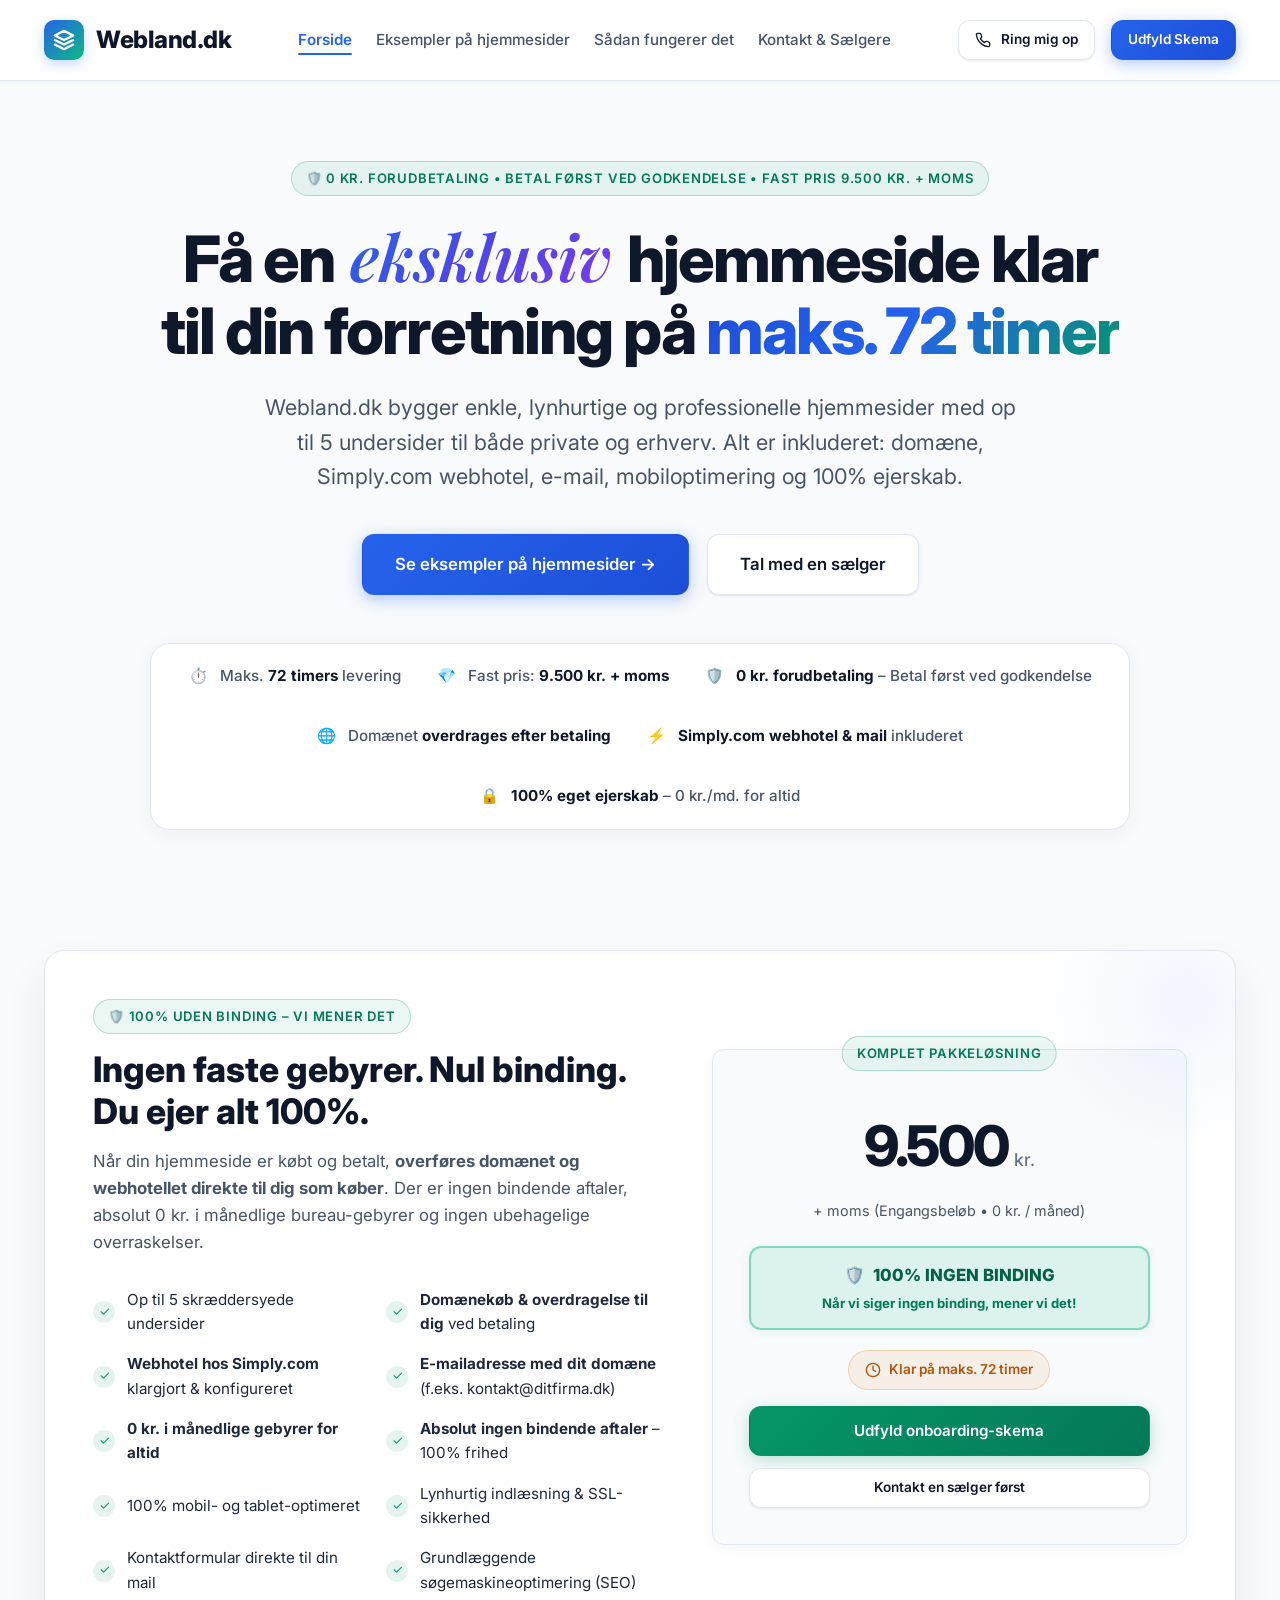
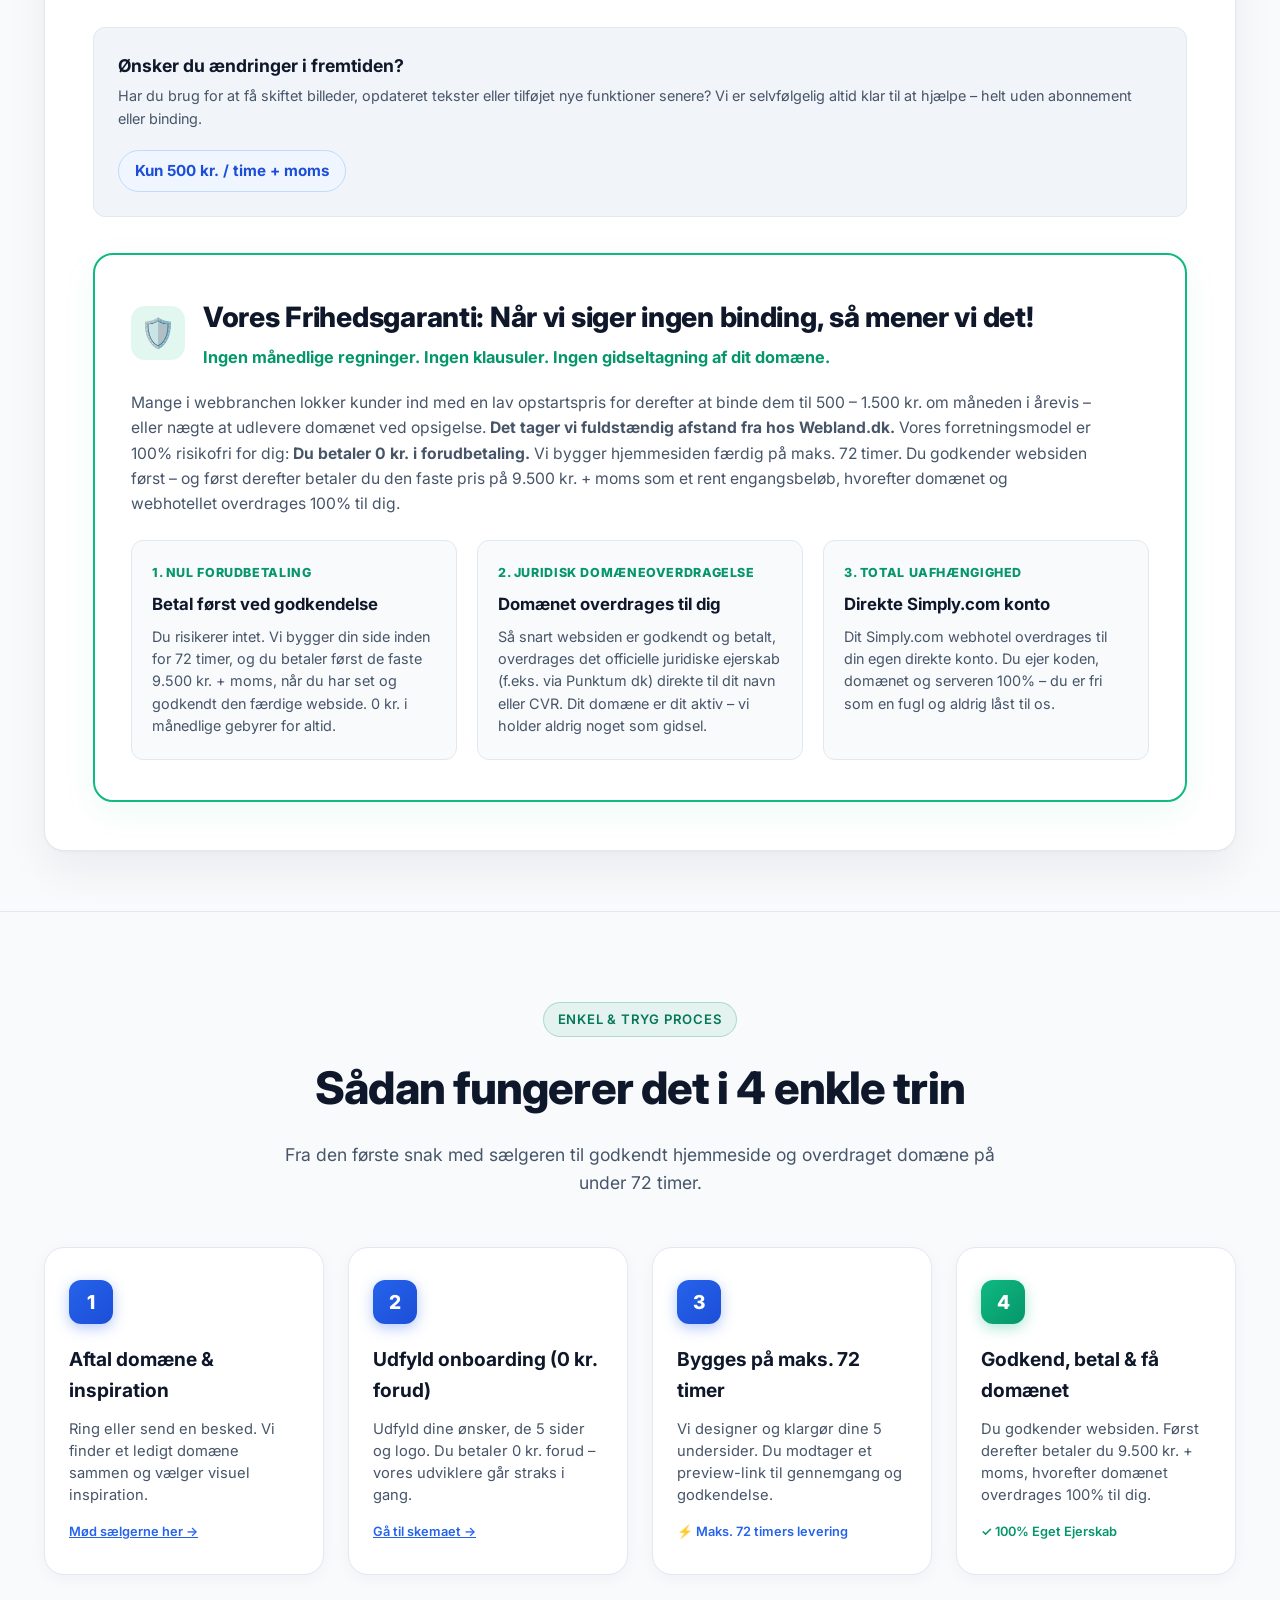
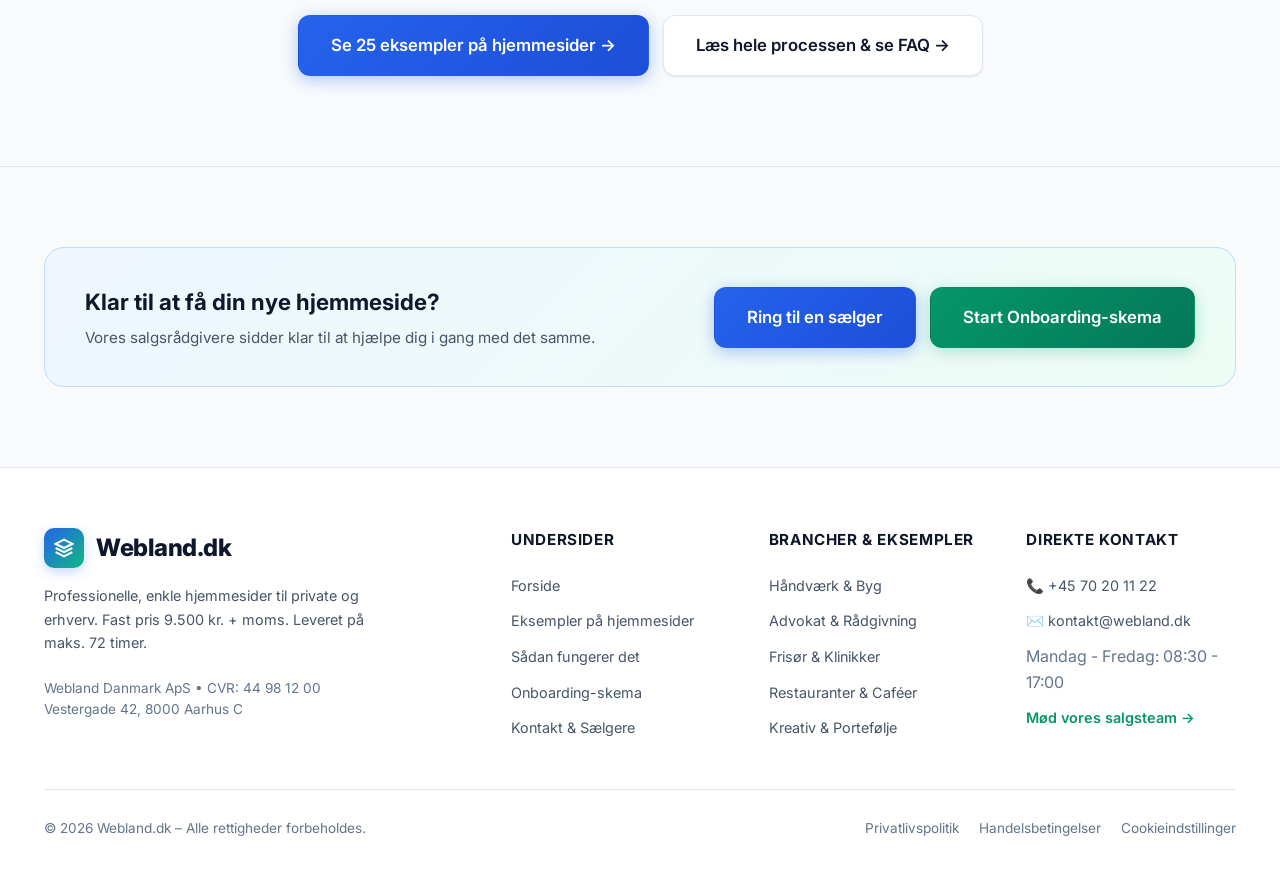
==== commit 15713de2: "fix(audit): cache-bust v36.0, remove empty img src, label prompt textarea, unify moms wording, align" ====
--- a/index.html
+++ b/index.html
@@ -25,7 +25,7 @@
   <link rel="preconnect" href="https://fonts.googleapis.com">
   <link rel="preconnect" href="https://fonts.gstatic.com" crossorigin>
   <link href="https://fonts.googleapis.com/css2?family=Inter:wght@400;500;600;700;800&display=swap" rel="stylesheet">
-  <link rel="stylesheet" href="styles.css?v=33.0">
+  <link rel="stylesheet" href="styles.css?v=36.0">
   <script type="application/ld+json">
   {
     "@context": "https://schema.org",
@@ -122,7 +122,7 @@
        ========================================================================== -->
   <header class="site-header">
     <div class="container nav-wrap">
-      <a href="index.html?v=33.0" class="brand-logo">
+      <a href="index.html?v=36.0" class="brand-logo">
         <div class="logo-icon">
           <svg width="22" height="22" viewBox="0 0 24 24" fill="none" stroke="currentColor" stroke-width="2.5" stroke-linecap="round" stroke-linejoin="round">
             <polygon points="12 2 2 7 12 12 22 7 12 2"></polygon>
@@ -134,20 +134,20 @@
       </a>
 
       <ul class="nav-links" id="nav-links">
-        <li><a href="index.html?v=33.0" class="active">Forside</a></li>
-        <li><a href="eksempler.html?v=33.0">Eksempler på hjemmesider</a></li>
-        <li><a href="proces.html?v=33.0">Sådan fungerer det</a></li>
-        <li><a href="kontakt.html?v=33.0">Kontakt & Sælgere</a></li>
+        <li><a href="index.html?v=36.0" class="active">Forside</a></li>
+        <li><a href="eksempler.html?v=36.0">Eksempler på hjemmesider</a></li>
+        <li><a href="proces.html?v=36.0">Sådan fungerer det</a></li>
+        <li><a href="kontakt.html?v=36.0">Kontakt & Sælgere</a></li>
       </ul>
 
       <div class="nav-actions">
-        <a href="kontakt.html?v=33.0" class="btn btn-outline btn-sm">
+        <a href="kontakt.html?v=36.0" class="btn btn-outline btn-sm">
           <svg width="16" height="16" viewBox="0 0 24 24" fill="none" stroke="currentColor" stroke-width="2" stroke-linecap="round" stroke-linejoin="round">
             <path d="M22 16.92v3a2 2 0 0 1-2.18 2 19.79 19.79 0 0 1-8.63-3.07 19.5 19.5 0 0 1-6-6 19.79 19.79 0 0 1-3.07-8.67A2 2 0 0 1 4.11 2h3a2 2 0 0 1 2 1.72 12.84 12.84 0 0 0 .7 2.81 2 2 0 0 1-.45 2.11L8.09 9.91a16 16 0 0 0 6 6l1.27-1.27a2 2 0 0 1 2.11-.45 12.84 12.84 0 0 0 2.81.7A2 2 0 0 1 22 16.92z"></path>
           </svg>
           Ring mig op
         </a>
-        <a href="onboarding.html?v=33.0" class="btn btn-primary btn-sm">Udfyld Skema</a>
+        <a href="onboarding.html?v=36.0" class="btn btn-primary btn-sm">Udfyld Skema</a>
         <button class="mobile-menu-btn" id="mobile-menu-btn" aria-label="Åbn menu" aria-expanded="false" aria-controls="nav-links">☰</button>
       </div>
     </div>
@@ -174,10 +174,10 @@
         </p>
 
         <div class="hero-cta-group">
-          <a href="eksempler.html?v=33.0" class="btn btn-primary btn-lg">
+          <a href="eksempler.html?v=36.0" class="btn btn-primary btn-lg">
             Se eksempler på hjemmesider →
           </a>
-          <a href="kontakt.html?v=33.0" class="btn btn-outline btn-lg">
+          <a href="kontakt.html?v=36.0" class="btn btn-outline btn-lg">
             Tal med en sælger
           </a>
         </div>
@@ -294,10 +294,10 @@
                 Klar på maks. 72 timer
               </div>
 
-              <a href="onboarding.html?v=33.0" class="btn btn-emerald btn-block" style="margin-bottom: 12px;">
+              <a href="onboarding.html?v=36.0" class="btn btn-emerald btn-block" style="margin-bottom: 12px;">
                 Udfyld onboarding-skema
               </a>
-              <a href="kontakt.html?v=33.0" class="btn btn-outline btn-block btn-sm">
+              <a href="kontakt.html?v=36.0" class="btn btn-outline btn-block btn-sm">
                 Kontakt en sælger først
               </a>
             </div>
@@ -312,7 +312,7 @@
               </p>
             </div>
             <div class="hourly-rate-pill">
-              Kun 500 kr. / time excl. moms
+              Kun 500 kr. / time + moms
             </div>
           </div>
 
@@ -375,7 +375,7 @@
             <p class="step-desc">
               Ring eller send en besked. Vi finder et ledigt domæne sammen og vælger visuel inspiration.
             </p>
-            <span class="step-tag"><a href="kontakt.html?v=33.0" style="color: inherit; text-decoration: underline;">Mød sælgerne her →</a></span>
+            <span class="step-tag"><a href="kontakt.html?v=36.0" style="color: inherit; text-decoration: underline;">Mød sælgerne her →</a></span>
           </div>
 
           <div class="process-step-card">
@@ -384,7 +384,7 @@
             <p class="step-desc">
               Udfyld dine ønsker, de 5 sider og logo. Du betaler 0 kr. forud – vores udviklere går straks i gang.
             </p>
-            <span class="step-tag"><a href="onboarding.html?v=33.0" style="color: inherit; text-decoration: underline;">Gå til skemaet →</a></span>
+            <span class="step-tag"><a href="onboarding.html?v=36.0" style="color: inherit; text-decoration: underline;">Gå til skemaet →</a></span>
           </div>
 
           <div class="process-step-card">
@@ -407,10 +407,10 @@
         </div>
 
         <div style="text-align: center; margin-top: 40px; display: flex; justify-content: center; gap: 14px; flex-wrap: wrap;">
-          <a href="eksempler.html?v=33.0" class="btn btn-primary btn-lg">
+          <a href="eksempler.html?v=36.0" class="btn btn-primary btn-lg">
             Se 25 eksempler på hjemmesider →
           </a>
-          <a href="proces.html?v=33.0" class="btn btn-outline btn-lg">
+          <a href="proces.html?v=36.0" class="btn btn-outline btn-lg">
             Læs hele processen & se FAQ →
           </a>
         </div>
@@ -429,10 +429,10 @@
           </div>
 
           <div style="display: flex; gap: 14px; flex-wrap: wrap;">
-            <a href="kontakt.html?v=33.0" class="btn btn-primary btn-lg">
+            <a href="kontakt.html?v=36.0" class="btn btn-primary btn-lg">
               Ring til en sælger
             </a>
-            <a href="onboarding.html?v=33.0" class="btn btn-emerald btn-lg">
+            <a href="onboarding.html?v=36.0" class="btn btn-emerald btn-lg">
               Start Onboarding-skema
             </a>
           </div>
@@ -448,7 +448,7 @@
     <div class="container">
       <div class="footer-grid">
         <div class="footer-brand">
-          <a href="index.html?v=33.0" class="brand-logo" style="margin-bottom: 8px;">
+          <a href="index.html?v=36.0" class="brand-logo" style="margin-bottom: 8px;">
             <div class="logo-icon">
               <svg width="20" height="20" viewBox="0 0 24 24" fill="none" stroke="currentColor" stroke-width="2.5">
                 <polygon points="12 2 2 7 12 12 22 7 12 2"></polygon>
@@ -470,22 +470,22 @@
         <div class="footer-col">
           <h4>Undersider</h4>
           <ul class="footer-links">
-            <li><a href="index.html?v=33.0">Forside</a></li>
-            <li><a href="eksempler.html?v=33.0">Eksempler på hjemmesider</a></li>
-            <li><a href="proces.html?v=33.0">Sådan fungerer det</a></li>
-            <li><a href="onboarding.html?v=33.0">Onboarding-skema</a></li>
-            <li><a href="kontakt.html?v=33.0">Kontakt & Sælgere</a></li>
+            <li><a href="index.html?v=36.0">Forside</a></li>
+            <li><a href="eksempler.html?v=36.0">Eksempler på hjemmesider</a></li>
+            <li><a href="proces.html?v=36.0">Sådan fungerer det</a></li>
+            <li><a href="onboarding.html?v=36.0">Onboarding-skema</a></li>
+            <li><a href="kontakt.html?v=36.0">Kontakt & Sælgere</a></li>
           </ul>
         </div>
 
         <div class="footer-col">
           <h4>Brancher & Eksempler</h4>
           <ul class="footer-links">
-            <li><a href="eksempler.html?v=33.0">Håndværk & Byg</a></li>
-            <li><a href="eksempler.html?v=33.0">Advokat & Rådgivning</a></li>
-            <li><a href="eksempler.html?v=33.0">Frisør & Klinikker</a></li>
-            <li><a href="eksempler.html?v=33.0">Restauranter & Caféer</a></li>
-            <li><a href="eksempler.html?v=33.0">Kreativ & Portefølje</a></li>
+            <li><a href="eksempler.html?v=36.0">Håndværk & Byg</a></li>
+            <li><a href="eksempler.html?v=36.0">Advokat & Rådgivning</a></li>
+            <li><a href="eksempler.html?v=36.0">Frisør & Klinikker</a></li>
+            <li><a href="eksempler.html?v=36.0">Restauranter & Caféer</a></li>
+            <li><a href="eksempler.html?v=36.0">Kreativ & Portefølje</a></li>
           </ul>
         </div>
 
@@ -495,7 +495,7 @@
             <li><a href="tel:+4570201122">📞 +45 70 20 11 22</a></li>
             <li><a href="mailto:kontakt@webland.dk">✉️ kontakt@webland.dk</a></li>
             <li><span style="color: var(--color-text-dim);">Mandag - Fredag: 08:30 - 17:00</span></li>
-            <li><a href="kontakt.html?v=33.0" style="color: #059669; font-weight: 600;">Mød vores salgsteam →</a></li>
+            <li><a href="kontakt.html?v=36.0" style="color: #059669; font-weight: 600;">Mød vores salgsteam →</a></li>
           </ul>
         </div>
       </div>
@@ -511,6 +511,6 @@
     </div>
   </footer>
   <div class="toast-container" id="toast-container"></div>
-  <script src="app.js?v=33.0"></script>
+  <script src="app.js?v=36.0"></script>
 </body>
 </html>
--- a/styles.css
+++ b/styles.css
@@ -2177,6 +2177,85 @@
   font-size: 1.05rem;
 }
 
+/* Antigravity Prompt Panel */
+.antigravity-prompt-panel {
+  background: #0f172a;
+  color: #f8fafc;
+  border: 2px solid #3b82f6;
+  border-radius: var(--radius-md);
+  padding: 24px;
+  max-width: 680px;
+  margin: 28px auto;
+  text-align: left;
+  box-shadow: 0 10px 30px rgba(37, 99, 235, 0.2);
+}
+
+.antigravity-prompt-textarea {
+  width: 100%;
+  height: 220px;
+  background: #020617;
+  color: #38bdf8;
+  font-family: ui-monospace, SFMono-Regular, Menlo, Monaco, Consolas, monospace;
+  font-size: 0.80rem;
+  line-height: 1.5;
+  border: 1.5px solid #1e293b;
+  border-radius: 8px;
+  padding: 14px;
+  resize: vertical;
+  outline: none;
+  white-space: pre-wrap;
+  transition: border-color 0.2s ease;
+}
+
+.antigravity-prompt-textarea:focus {
+  border-color: #3b82f6;
+  box-shadow: 0 0 0 2px rgba(59, 130, 246, 0.2);
+}
+
+.btn-prompt-copy {
+  background: #059669;
+  color: #ffffff;
+  border: 1.5px solid #059669;
+  border-radius: var(--radius-sm);
+  padding: 9px 18px;
+  font-weight: 700;
+  font-size: 0.85rem;
+  display: inline-flex;
+  align-items: center;
+  gap: 8px;
+  cursor: pointer;
+  transition: all 0.2s ease;
+}
+
+.btn-prompt-copy:hover {
+  background: #047857;
+  border-color: #047857;
+  transform: translateY(-1px);
+  box-shadow: 0 4px 14px rgba(5, 150, 105, 0.35);
+}
+
+.btn-dark-outline {
+  background: #1e293b;
+  border: 1.5px solid #334155;
+  color: #f8fafc;
+  border-radius: var(--radius-sm);
+  padding: 9px 18px;
+  font-weight: 600;
+  font-size: 0.85rem;
+  display: inline-flex;
+  align-items: center;
+  gap: 8px;
+  text-decoration: none;
+  transition: all 0.2s ease;
+}
+
+.btn-dark-outline:hover {
+  background: #334155;
+  border-color: #475569;
+  color: #ffffff;
+  transform: translateY(-1px);
+}
+
 /* ==========================================================================
    Salgsteam & Kontakt Sælger
    ========================================================================== */
